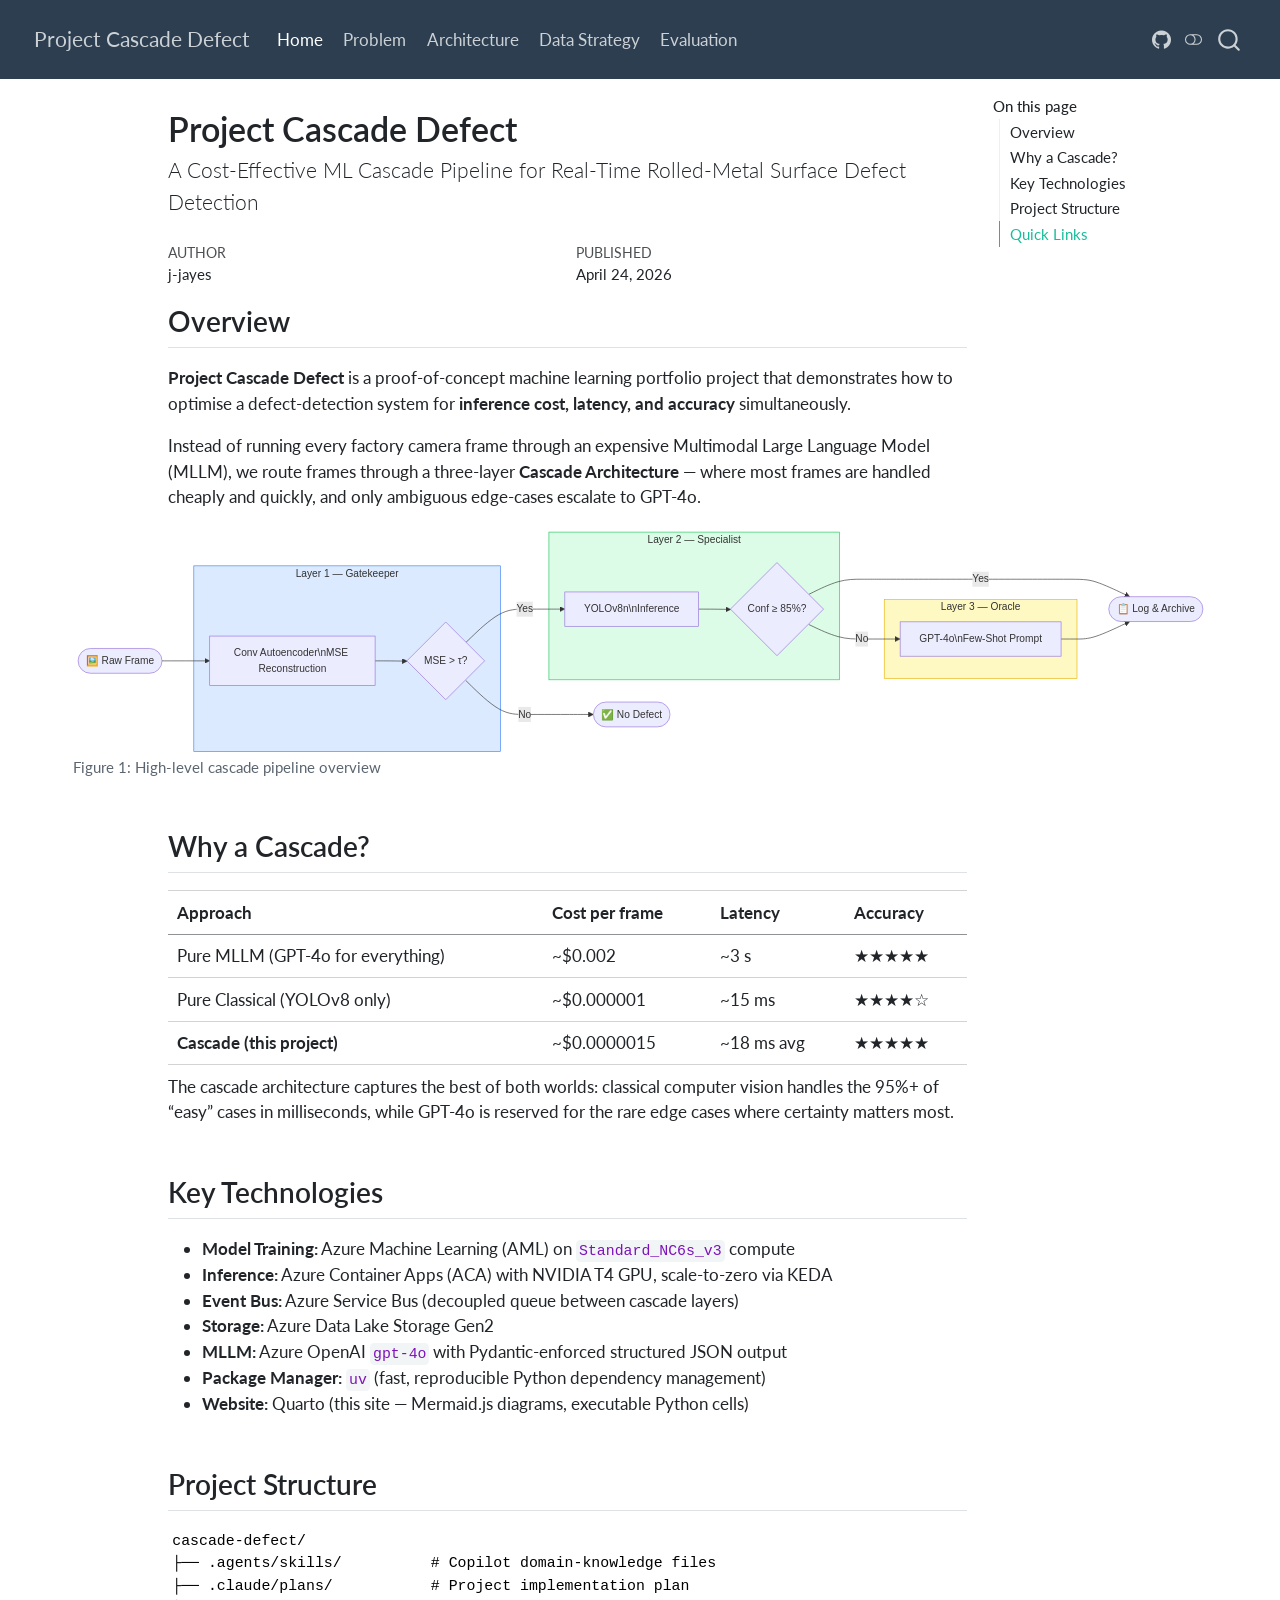
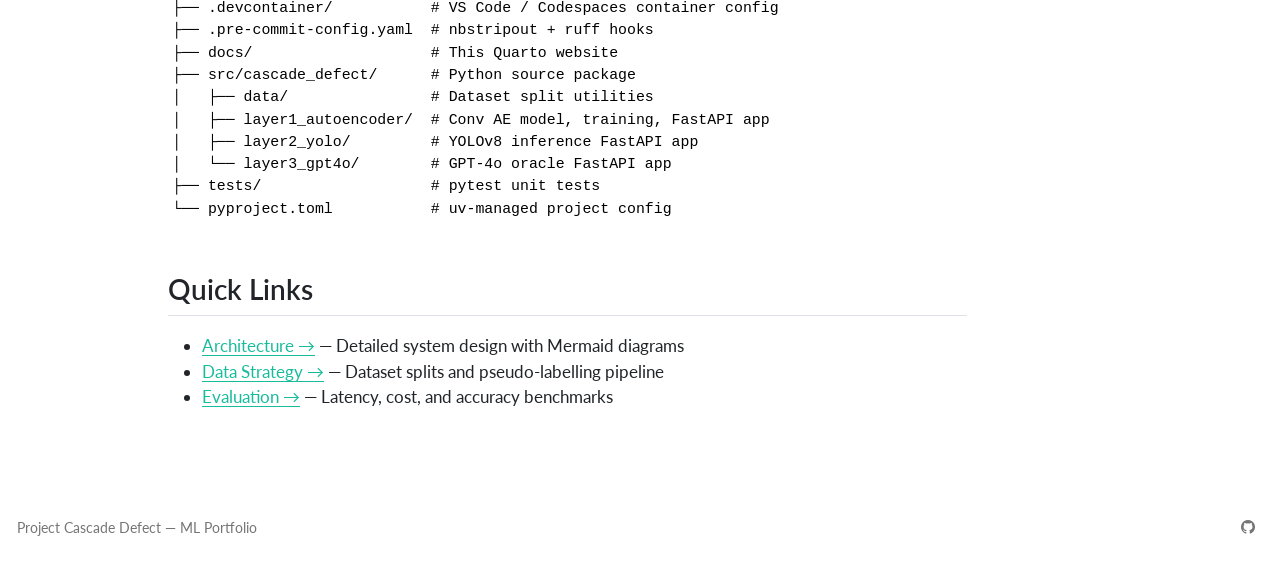
==== docs/index.html @ c680c418 "Restructure for GitHub Pages: website/ -> docs/ + intro image gallery + column-page mermaid Layout: " ====
<!DOCTYPE html>
<html xmlns="http://www.w3.org/1999/xhtml" lang="en" xml:lang="en"><head>

<meta charset="utf-8">
<meta name="generator" content="quarto-1.8.25">

<meta name="viewport" content="width=device-width, initial-scale=1.0, user-scalable=yes">

<meta name="author" content="j-jayes">
<meta name="dcterms.date" content="2026-04-24">

<title>Project Cascade Defect</title>
<style>
code{white-space: pre-wrap;}
span.smallcaps{font-variant: small-caps;}
div.columns{display: flex; gap: min(4vw, 1.5em);}
div.column{flex: auto; overflow-x: auto;}
div.hanging-indent{margin-left: 1.5em; text-indent: -1.5em;}
ul.task-list{list-style: none;}
ul.task-list li input[type="checkbox"] {
  width: 0.8em;
  margin: 0 0.8em 0.2em -1em; /* quarto-specific, see https://github.com/quarto-dev/quarto-cli/issues/4556 */ 
  vertical-align: middle;
}
</style>


<script src="site_libs/quarto-nav/quarto-nav.js"></script>
<script src="site_libs/quarto-nav/headroom.min.js"></script>
<script src="site_libs/clipboard/clipboard.min.js"></script>
<script src="site_libs/quarto-search/autocomplete.umd.js"></script>
<script src="site_libs/quarto-search/fuse.min.js"></script>
<script src="site_libs/quarto-search/quarto-search.js"></script>
<meta name="quarto:offset" content="./">
<link href="./assets/favicon.ico" rel="icon">
<script src="site_libs/quarto-html/quarto.js" type="module"></script>
<script src="site_libs/quarto-html/tabsets/tabsets.js" type="module"></script>
<script src="site_libs/quarto-html/axe/axe-check.js" type="module"></script>
<script src="site_libs/quarto-html/popper.min.js"></script>
<script src="site_libs/quarto-html/tippy.umd.min.js"></script>
<script src="site_libs/quarto-html/anchor.min.js"></script>
<link href="site_libs/quarto-html/tippy.css" rel="stylesheet">
<link href="site_libs/quarto-html/quarto-syntax-highlighting-065a5179aebd64318d7ea99d77b64a9e.css" rel="stylesheet" class="quarto-color-scheme" id="quarto-text-highlighting-styles">
<link href="site_libs/quarto-html/quarto-syntax-highlighting-dark-969ddfa49e00a70eb3423444dbc81f6c.css" rel="stylesheet" class="quarto-color-scheme quarto-color-alternate" id="quarto-text-highlighting-styles">
<link href="site_libs/quarto-html/quarto-syntax-highlighting-065a5179aebd64318d7ea99d77b64a9e.css" rel="stylesheet" class="quarto-color-scheme-extra" id="quarto-text-highlighting-styles">
<script src="site_libs/bootstrap/bootstrap.min.js"></script>
<link href="site_libs/bootstrap/bootstrap-icons.css" rel="stylesheet">
<link href="site_libs/bootstrap/bootstrap-6c17f5b0fb68843ed4719f05c4fa2958.min.css" rel="stylesheet" append-hash="true" class="quarto-color-scheme" id="quarto-bootstrap" data-mode="light">
<link href="site_libs/bootstrap/bootstrap-dark-3acd9f2b5eccf98692d400b1b7990e0b.min.css" rel="stylesheet" append-hash="true" class="quarto-color-scheme quarto-color-alternate" id="quarto-bootstrap" data-mode="dark">
<link href="site_libs/bootstrap/bootstrap-6c17f5b0fb68843ed4719f05c4fa2958.min.css" rel="stylesheet" append-hash="true" class="quarto-color-scheme-extra" id="quarto-bootstrap" data-mode="light">
<script id="quarto-search-options" type="application/json">{
  "location": "navbar",
  "copy-button": false,
  "collapse-after": 3,
  "panel-placement": "end",
  "type": "overlay",
  "limit": 50,
  "keyboard-shortcut": [
    "f",
    "/",
    "s"
  ],
  "show-item-context": false,
  "language": {
    "search-no-results-text": "No results",
    "search-matching-documents-text": "matching documents",
    "search-copy-link-title": "Copy link to search",
    "search-hide-matches-text": "Hide additional matches",
    "search-more-match-text": "more match in this document",
    "search-more-matches-text": "more matches in this document",
    "search-clear-button-title": "Clear",
    "search-text-placeholder": "",
    "search-detached-cancel-button-title": "Cancel",
    "search-submit-button-title": "Submit",
    "search-label": "Search"
  }
}</script>
<style>html{ scroll-behavior: smooth; }</style>
<meta name="mermaid-theme" content="default">
<script src="site_libs/quarto-diagram/mermaid.min.js"></script>
<script src="site_libs/quarto-diagram/mermaid-init.js"></script>
<link href="site_libs/quarto-diagram/mermaid.css" rel="stylesheet">


</head>

<body class="nav-fixed quarto-light"><script id="quarto-html-before-body" type="application/javascript">
    const toggleBodyColorMode = (bsSheetEl) => {
      const mode = bsSheetEl.getAttribute("data-mode");
      const bodyEl = window.document.querySelector("body");
      if (mode === "dark") {
        bodyEl.classList.add("quarto-dark");
        bodyEl.classList.remove("quarto-light");
      } else {
        bodyEl.classList.add("quarto-light");
        bodyEl.classList.remove("quarto-dark");
      }
    }
    const toggleBodyColorPrimary = () => {
      const bsSheetEl = window.document.querySelector("link#quarto-bootstrap:not([rel=disabled-stylesheet])");
      if (bsSheetEl) {
        toggleBodyColorMode(bsSheetEl);
      }
    }
    const setColorSchemeToggle = (alternate) => {
      const toggles = window.document.querySelectorAll('.quarto-color-scheme-toggle');
      for (let i=0; i < toggles.length; i++) {
        const toggle = toggles[i];
        if (toggle) {
          if (alternate) {
            toggle.classList.add("alternate");
          } else {
            toggle.classList.remove("alternate");
          }
        }
      }
    };
    const toggleColorMode = (alternate) => {
      // Switch the stylesheets
      const primaryStylesheets = window.document.querySelectorAll('link.quarto-color-scheme:not(.quarto-color-alternate)');
      const alternateStylesheets = window.document.querySelectorAll('link.quarto-color-scheme.quarto-color-alternate');
      manageTransitions('#quarto-margin-sidebar .nav-link', false);
      if (alternate) {
        // note: dark is layered on light, we don't disable primary!
        enableStylesheet(alternateStylesheets);
        for (const sheetNode of alternateStylesheets) {
          if (sheetNode.id === "quarto-bootstrap") {
            toggleBodyColorMode(sheetNode);
          }
        }
      } else {
        disableStylesheet(alternateStylesheets);
        enableStylesheet(primaryStylesheets)
        toggleBodyColorPrimary();
      }
      manageTransitions('#quarto-margin-sidebar .nav-link', true);
      // Switch the toggles
      setColorSchemeToggle(alternate)
      // Hack to workaround the fact that safari doesn't
      // properly recolor the scrollbar when toggling (#1455)
      if (navigator.userAgent.indexOf('Safari') > 0 && navigator.userAgent.indexOf('Chrome') == -1) {
        manageTransitions("body", false);
        window.scrollTo(0, 1);
        setTimeout(() => {
          window.scrollTo(0, 0);
          manageTransitions("body", true);
        }, 40);
      }
    }
    const disableStylesheet = (stylesheets) => {
      for (let i=0; i < stylesheets.length; i++) {
        const stylesheet = stylesheets[i];
        stylesheet.rel = 'disabled-stylesheet';
      }
    }
    const enableStylesheet = (stylesheets) => {
      for (let i=0; i < stylesheets.length; i++) {
        const stylesheet = stylesheets[i];
        if(stylesheet.rel !== 'stylesheet') { // for Chrome, which will still FOUC without this check
          stylesheet.rel = 'stylesheet';
        }
      }
    }
    const manageTransitions = (selector, allowTransitions) => {
      const els = window.document.querySelectorAll(selector);
      for (let i=0; i < els.length; i++) {
        const el = els[i];
        if (allowTransitions) {
          el.classList.remove('notransition');
        } else {
          el.classList.add('notransition');
        }
      }
    }
    const isFileUrl = () => {
      return window.location.protocol === 'file:';
    }
    const hasAlternateSentinel = () => {
      let styleSentinel = getColorSchemeSentinel();
      if (styleSentinel !== null) {
        return styleSentinel === "alternate";
      } else {
        return false;
      }
    }
    const setStyleSentinel = (alternate) => {
      const value = alternate ? "alternate" : "default";
      if (!isFileUrl()) {
        window.localStorage.setItem("quarto-color-scheme", value);
      } else {
        localAlternateSentinel = value;
      }
    }
    const getColorSchemeSentinel = () => {
      if (!isFileUrl()) {
        const storageValue = window.localStorage.getItem("quarto-color-scheme");
        return storageValue != null ? storageValue : localAlternateSentinel;
      } else {
        return localAlternateSentinel;
      }
    }
    const toggleGiscusIfUsed = (isAlternate, darkModeDefault) => {
      const baseTheme = document.querySelector('#giscus-base-theme')?.value ?? 'light';
      const alternateTheme = document.querySelector('#giscus-alt-theme')?.value ?? 'dark';
      let newTheme = '';
      if(authorPrefersDark) {
        newTheme = isAlternate ? baseTheme : alternateTheme;
      } else {
        newTheme = isAlternate ? alternateTheme : baseTheme;
      }
      const changeGiscusTheme = () => {
        // From: https://github.com/giscus/giscus/issues/336
        const sendMessage = (message) => {
          const iframe = document.querySelector('iframe.giscus-frame');
          if (!iframe) return;
          iframe.contentWindow.postMessage({ giscus: message }, 'https://giscus.app');
        }
        sendMessage({
          setConfig: {
            theme: newTheme
          }
        });
      }
      const isGiscussLoaded = window.document.querySelector('iframe.giscus-frame') !== null;
      if (isGiscussLoaded) {
        changeGiscusTheme();
      }
    };
    const authorPrefersDark = false;
    const darkModeDefault = authorPrefersDark;
      document.querySelector('link#quarto-text-highlighting-styles.quarto-color-scheme-extra').rel = 'disabled-stylesheet';
      document.querySelector('link#quarto-bootstrap.quarto-color-scheme-extra').rel = 'disabled-stylesheet';
    let localAlternateSentinel = darkModeDefault ? 'alternate' : 'default';
    // Dark / light mode switch
    window.quartoToggleColorScheme = () => {
      // Read the current dark / light value
      let toAlternate = !hasAlternateSentinel();
      toggleColorMode(toAlternate);
      setStyleSentinel(toAlternate);
      toggleGiscusIfUsed(toAlternate, darkModeDefault);
      window.dispatchEvent(new Event('resize'));
    };
    // Switch to dark mode if need be
    if (hasAlternateSentinel()) {
      toggleColorMode(true);
    } else {
      toggleColorMode(false);
    }
  </script>

<div id="quarto-search-results"></div>
  <header id="quarto-header" class="headroom fixed-top">
    <nav class="navbar navbar-expand-lg " data-bs-theme="dark">
      <div class="navbar-container container-fluid">
      <div class="navbar-brand-container mx-auto">
    <a href="./index.html" class="navbar-brand navbar-brand-logo">
    </a>
    <a class="navbar-brand" href="./index.html">
    <span class="navbar-title">Project Cascade Defect</span>
    </a>
  </div>
            <div id="quarto-search" class="" title="Search"></div>
          <button class="navbar-toggler" type="button" data-bs-toggle="collapse" data-bs-target="#navbarCollapse" aria-controls="navbarCollapse" role="menu" aria-expanded="false" aria-label="Toggle navigation" onclick="if (window.quartoToggleHeadroom) { window.quartoToggleHeadroom(); }">
  <span class="navbar-toggler-icon"></span>
</button>
          <div class="collapse navbar-collapse" id="navbarCollapse">
            <ul class="navbar-nav navbar-nav-scroll me-auto">
  <li class="nav-item">
    <a class="nav-link active" href="./index.html" aria-current="page"> 
<span class="menu-text">Home</span></a>
  </li>  
  <li class="nav-item">
    <a class="nav-link" href="./intro.html"> 
<span class="menu-text">Problem</span></a>
  </li>  
  <li class="nav-item">
    <a class="nav-link" href="./architecture.html"> 
<span class="menu-text">Architecture</span></a>
  </li>  
  <li class="nav-item">
    <a class="nav-link" href="./data-strategy.html"> 
<span class="menu-text">Data Strategy</span></a>
  </li>  
  <li class="nav-item">
    <a class="nav-link" href="./evaluation.html"> 
<span class="menu-text">Evaluation</span></a>
  </li>  
</ul>
            <ul class="navbar-nav navbar-nav-scroll ms-auto">
  <li class="nav-item compact">
    <a class="nav-link" href="https://github.com/j-jayes/Scratching-the-Surface"> <i class="bi bi-github" role="img" aria-label="GitHub">
</i> 
<span class="menu-text"></span></a>
  </li>  
</ul>
          </div> <!-- /navcollapse -->
            <div class="quarto-navbar-tools">
  <a href="" class="quarto-color-scheme-toggle quarto-navigation-tool  px-1" onclick="window.quartoToggleColorScheme(); return false;" title="Toggle dark mode"><i class="bi"></i></a>
</div>
      </div> <!-- /container-fluid -->
    </nav>
</header>
<!-- content -->
<div id="quarto-content" class="quarto-container page-columns page-rows-contents page-layout-full page-navbar">
<!-- sidebar -->
<!-- margin-sidebar -->
    <div id="quarto-margin-sidebar" class="sidebar margin-sidebar">
        <nav id="TOC" role="doc-toc" class="toc-active">
    <h2 id="toc-title">On this page</h2>
   
  <ul>
  <li><a href="#overview" id="toc-overview" class="nav-link active" data-scroll-target="#overview">Overview</a></li>
  <li><a href="#why-a-cascade" id="toc-why-a-cascade" class="nav-link" data-scroll-target="#why-a-cascade">Why a Cascade?</a></li>
  <li><a href="#key-technologies" id="toc-key-technologies" class="nav-link" data-scroll-target="#key-technologies">Key Technologies</a></li>
  <li><a href="#project-structure" id="toc-project-structure" class="nav-link" data-scroll-target="#project-structure">Project Structure</a></li>
  <li><a href="#quick-links" id="toc-quick-links" class="nav-link" data-scroll-target="#quick-links">Quick Links</a></li>
  </ul>
</nav>
    </div>
<!-- main -->
<main class="content page-columns page-full column-body" id="quarto-document-content">


<header id="title-block-header" class="quarto-title-block default">
<div class="quarto-title">
<h1 class="title">Project Cascade Defect</h1>
<p class="subtitle lead">A Cost-Effective ML Cascade Pipeline for Real-Time Rolled-Metal Surface Defect Detection</p>
</div>



<div class="quarto-title-meta column-body">

    <div>
    <div class="quarto-title-meta-heading">Author</div>
    <div class="quarto-title-meta-contents">
             <p>j-jayes </p>
          </div>
  </div>
    
    <div>
    <div class="quarto-title-meta-heading">Published</div>
    <div class="quarto-title-meta-contents">
      <p class="date">April 24, 2026</p>
    </div>
  </div>
  
    
  </div>
  


</header>


<section id="overview" class="level2 page-columns page-full">
<h2 class="anchored" data-anchor-id="overview">Overview</h2>
<p><strong>Project Cascade Defect</strong> is a proof-of-concept machine learning portfolio project that demonstrates how to optimise a defect-detection system for <strong>inference cost, latency, and accuracy</strong> simultaneously.</p>
<p>Instead of running every factory camera frame through an expensive Multimodal Large Language Model (MLLM), we route frames through a three-layer <strong>Cascade Architecture</strong> — where most frames are handled cheaply and quickly, and only ambiguous edge-cases escalate to GPT-4o.</p>
<div class="column-page">
<div class="cell" data-layout-align="default">
<div class="cell-output-display">
<div id="fig-overview" class="quarto-float quarto-figure quarto-figure-center anchored">
<figure class="quarto-float quarto-float-fig figure">
<div aria-describedby="fig-overview-caption-0ceaefa1-69ba-4598-a22c-09a6ac19f8ca">
<div>
<pre class="mermaid mermaid-js" data-label="fig-overview">flowchart LR
    INPUT([🖼️ Raw Frame])

    subgraph L1["Layer 1 — Gatekeeper"]
        AE["Conv Autoencoder\nMSE Reconstruction"]
        T1{"MSE &gt; τ?"}
    end

    subgraph L2["Layer 2 — Specialist"]
        YOLO["YOLOv8n\nInference"]
        T2{"Conf ≥ 85%?"}
    end

    subgraph L3["Layer 3 — Oracle"]
        GPT["GPT-4o\nFew-Shot Prompt"]
    end

    DISCARD(["✅ No Defect"])
    LOG(["📋 Log &amp; Archive"])

    INPUT --&gt; AE
    AE --&gt; T1
    T1 -- No --&gt; DISCARD
    T1 -- Yes --&gt; YOLO
    YOLO --&gt; T2
    T2 -- Yes --&gt; LOG
    T2 -- No --&gt; GPT
    GPT --&gt; LOG

    style L1 fill:#dbeafe,stroke:#3b82f6
    style L2 fill:#dcfce7,stroke:#22c55e
    style L3 fill:#fef9c3,stroke:#eab308
</pre>
</div>
</div>
<figcaption class="quarto-float-caption-bottom quarto-float-caption quarto-float-fig" id="fig-overview-caption-0ceaefa1-69ba-4598-a22c-09a6ac19f8ca">
Figure&nbsp;1: High-level cascade pipeline overview
</figcaption>
</figure>
</div>
</div>
</div>
</div>
</section>
<section id="why-a-cascade" class="level2">
<h2 class="anchored" data-anchor-id="why-a-cascade">Why a Cascade?</h2>
<table class="caption-top table">
<thead>
<tr class="header">
<th>Approach</th>
<th>Cost per frame</th>
<th>Latency</th>
<th>Accuracy</th>
</tr>
</thead>
<tbody>
<tr class="odd">
<td>Pure MLLM (GPT-4o for everything)</td>
<td>~$0.002</td>
<td>~3 s</td>
<td>★★★★★</td>
</tr>
<tr class="even">
<td>Pure Classical (YOLOv8 only)</td>
<td>~$0.000001</td>
<td>~15 ms</td>
<td>★★★★☆</td>
</tr>
<tr class="odd">
<td><strong>Cascade (this project)</strong></td>
<td>~$0.0000015</td>
<td>~18 ms avg</td>
<td>★★★★★</td>
</tr>
</tbody>
</table>
<p>The cascade architecture captures the best of both worlds: classical computer vision handles the 95%+ of “easy” cases in milliseconds, while GPT-4o is reserved for the rare edge cases where certainty matters most.</p>
</section>
<section id="key-technologies" class="level2">
<h2 class="anchored" data-anchor-id="key-technologies">Key Technologies</h2>
<ul>
<li><strong>Model Training:</strong> Azure Machine Learning (AML) on <code>Standard_NC6s_v3</code> compute</li>
<li><strong>Inference:</strong> Azure Container Apps (ACA) with NVIDIA T4 GPU, scale-to-zero via KEDA</li>
<li><strong>Event Bus:</strong> Azure Service Bus (decoupled queue between cascade layers)</li>
<li><strong>Storage:</strong> Azure Data Lake Storage Gen2</li>
<li><strong>MLLM:</strong> Azure OpenAI <code>gpt-4o</code> with Pydantic-enforced structured JSON output</li>
<li><strong>Package Manager:</strong> <code>uv</code> (fast, reproducible Python dependency management)</li>
<li><strong>Website:</strong> Quarto (this site — Mermaid.js diagrams, executable Python cells)</li>
</ul>
</section>
<section id="project-structure" class="level2">
<h2 class="anchored" data-anchor-id="project-structure">Project Structure</h2>
<pre><code>cascade-defect/
├── .agents/skills/          # Copilot domain-knowledge files
├── .claude/plans/           # Project implementation plan
├── .devcontainer/           # VS Code / Codespaces container config
├── .pre-commit-config.yaml  # nbstripout + ruff hooks
├── docs/                    # This Quarto website
├── src/cascade_defect/      # Python source package
│   ├── data/                # Dataset split utilities
│   ├── layer1_autoencoder/  # Conv AE model, training, FastAPI app
│   ├── layer2_yolo/         # YOLOv8 inference FastAPI app
│   └── layer3_gpt4o/        # GPT-4o oracle FastAPI app
├── tests/                   # pytest unit tests
└── pyproject.toml           # uv-managed project config</code></pre>
</section>
<section id="quick-links" class="level2">
<h2 class="anchored" data-anchor-id="quick-links">Quick Links</h2>
<ul>
<li><a href="./architecture.html">Architecture →</a> — Detailed system design with Mermaid diagrams</li>
<li><a href="./data-strategy.html">Data Strategy →</a> — Dataset splits and pseudo-labelling pipeline</li>
<li><a href="./evaluation.html">Evaluation →</a> — Latency, cost, and accuracy benchmarks</li>
</ul>


</section>

</main> <!-- /main -->
<script id="quarto-html-after-body" type="application/javascript">
  window.document.addEventListener("DOMContentLoaded", function (event) {
    // Ensure there is a toggle, if there isn't float one in the top right
    if (window.document.querySelector('.quarto-color-scheme-toggle') === null) {
      const a = window.document.createElement('a');
      a.classList.add('top-right');
      a.classList.add('quarto-color-scheme-toggle');
      a.href = "";
      a.onclick = function() { try { window.quartoToggleColorScheme(); } catch {} return false; };
      const i = window.document.createElement("i");
      i.classList.add('bi');
      a.appendChild(i);
      window.document.body.appendChild(a);
    }
    setColorSchemeToggle(hasAlternateSentinel())
    const icon = "";
    const anchorJS = new window.AnchorJS();
    anchorJS.options = {
      placement: 'right',
      icon: icon
    };
    anchorJS.add('.anchored');
    const isCodeAnnotation = (el) => {
      for (const clz of el.classList) {
        if (clz.startsWith('code-annotation-')) {                     
          return true;
        }
      }
      return false;
    }
    const onCopySuccess = function(e) {
      // button target
      const button = e.trigger;
      // don't keep focus
      button.blur();
      // flash "checked"
      button.classList.add('code-copy-button-checked');
      var currentTitle = button.getAttribute("title");
      button.setAttribute("title", "Copied!");
      let tooltip;
      if (window.bootstrap) {
        button.setAttribute("data-bs-toggle", "tooltip");
        button.setAttribute("data-bs-placement", "left");
        button.setAttribute("data-bs-title", "Copied!");
        tooltip = new bootstrap.Tooltip(button, 
          { trigger: "manual", 
            customClass: "code-copy-button-tooltip",
            offset: [0, -8]});
        tooltip.show();    
      }
      setTimeout(function() {
        if (tooltip) {
          tooltip.hide();
          button.removeAttribute("data-bs-title");
          button.removeAttribute("data-bs-toggle");
          button.removeAttribute("data-bs-placement");
        }
        button.setAttribute("title", currentTitle);
        button.classList.remove('code-copy-button-checked');
      }, 1000);
      // clear code selection
      e.clearSelection();
    }
    const getTextToCopy = function(trigger) {
      const outerScaffold = trigger.parentElement.cloneNode(true);
      const codeEl = outerScaffold.querySelector('code');
      for (const childEl of codeEl.children) {
        if (isCodeAnnotation(childEl)) {
          childEl.remove();
        }
      }
      return codeEl.innerText;
    }
    const clipboard = new window.ClipboardJS('.code-copy-button:not([data-in-quarto-modal])', {
      text: getTextToCopy
    });
    clipboard.on('success', onCopySuccess);
    if (window.document.getElementById('quarto-embedded-source-code-modal')) {
      const clipboardModal = new window.ClipboardJS('.code-copy-button[data-in-quarto-modal]', {
        text: getTextToCopy,
        container: window.document.getElementById('quarto-embedded-source-code-modal')
      });
      clipboardModal.on('success', onCopySuccess);
    }
      var localhostRegex = new RegExp(/^(?:http|https):\/\/localhost\:?[0-9]*\//);
      var mailtoRegex = new RegExp(/^mailto:/);
        var filterRegex = new RegExp('/' + window.location.host + '/');
      var isInternal = (href) => {
          return filterRegex.test(href) || localhostRegex.test(href) || mailtoRegex.test(href);
      }
      // Inspect non-navigation links and adorn them if external
     var links = window.document.querySelectorAll('a[href]:not(.nav-link):not(.navbar-brand):not(.toc-action):not(.sidebar-link):not(.sidebar-item-toggle):not(.pagination-link):not(.no-external):not([aria-hidden]):not(.dropdown-item):not(.quarto-navigation-tool):not(.about-link)');
      for (var i=0; i<links.length; i++) {
        const link = links[i];
        if (!isInternal(link.href)) {
          // undo the damage that might have been done by quarto-nav.js in the case of
          // links that we want to consider external
          if (link.dataset.originalHref !== undefined) {
            link.href = link.dataset.originalHref;
          }
        }
      }
    function tippyHover(el, contentFn, onTriggerFn, onUntriggerFn) {
      const config = {
        allowHTML: true,
        maxWidth: 500,
        delay: 100,
        arrow: false,
        appendTo: function(el) {
            return el.parentElement;
        },
        interactive: true,
        interactiveBorder: 10,
        theme: 'quarto',
        placement: 'bottom-start',
      };
      if (contentFn) {
        config.content = contentFn;
      }
      if (onTriggerFn) {
        config.onTrigger = onTriggerFn;
      }
      if (onUntriggerFn) {
        config.onUntrigger = onUntriggerFn;
      }
      window.tippy(el, config); 
    }
    const noterefs = window.document.querySelectorAll('a[role="doc-noteref"]');
    for (var i=0; i<noterefs.length; i++) {
      const ref = noterefs[i];
      tippyHover(ref, function() {
        // use id or data attribute instead here
        let href = ref.getAttribute('data-footnote-href') || ref.getAttribute('href');
        try { href = new URL(href).hash; } catch {}
        const id = href.replace(/^#\/?/, "");
        const note = window.document.getElementById(id);
        if (note) {
          return note.innerHTML;
        } else {
          return "";
        }
      });
    }
    const xrefs = window.document.querySelectorAll('a.quarto-xref');
    const processXRef = (id, note) => {
      // Strip column container classes
      const stripColumnClz = (el) => {
        el.classList.remove("page-full", "page-columns");
        if (el.children) {
          for (const child of el.children) {
            stripColumnClz(child);
          }
        }
      }
      stripColumnClz(note)
      if (id === null || id.startsWith('sec-')) {
        // Special case sections, only their first couple elements
        const container = document.createElement("div");
        if (note.children && note.children.length > 2) {
          container.appendChild(note.children[0].cloneNode(true));
          for (let i = 1; i < note.children.length; i++) {
            const child = note.children[i];
            if (child.tagName === "P" && child.innerText === "") {
              continue;
            } else {
              container.appendChild(child.cloneNode(true));
              break;
            }
          }
          if (window.Quarto?.typesetMath) {
            window.Quarto.typesetMath(container);
          }
          return container.innerHTML
        } else {
          if (window.Quarto?.typesetMath) {
            window.Quarto.typesetMath(note);
          }
          return note.innerHTML;
        }
      } else {
        // Remove any anchor links if they are present
        const anchorLink = note.querySelector('a.anchorjs-link');
        if (anchorLink) {
          anchorLink.remove();
        }
        if (window.Quarto?.typesetMath) {
          window.Quarto.typesetMath(note);
        }
        if (note.classList.contains("callout")) {
          return note.outerHTML;
        } else {
          return note.innerHTML;
        }
      }
    }
    for (var i=0; i<xrefs.length; i++) {
      const xref = xrefs[i];
      tippyHover(xref, undefined, function(instance) {
        instance.disable();
        let url = xref.getAttribute('href');
        let hash = undefined; 
        if (url.startsWith('#')) {
          hash = url;
        } else {
          try { hash = new URL(url).hash; } catch {}
        }
        if (hash) {
          const id = hash.replace(/^#\/?/, "");
          const note = window.document.getElementById(id);
          if (note !== null) {
            try {
              const html = processXRef(id, note.cloneNode(true));
              instance.setContent(html);
            } finally {
              instance.enable();
              instance.show();
            }
          } else {
            // See if we can fetch this
            fetch(url.split('#')[0])
            .then(res => res.text())
            .then(html => {
              const parser = new DOMParser();
              const htmlDoc = parser.parseFromString(html, "text/html");
              const note = htmlDoc.getElementById(id);
              if (note !== null) {
                const html = processXRef(id, note);
                instance.setContent(html);
              } 
            }).finally(() => {
              instance.enable();
              instance.show();
            });
          }
        } else {
          // See if we can fetch a full url (with no hash to target)
          // This is a special case and we should probably do some content thinning / targeting
          fetch(url)
          .then(res => res.text())
          .then(html => {
            const parser = new DOMParser();
            const htmlDoc = parser.parseFromString(html, "text/html");
            const note = htmlDoc.querySelector('main.content');
            if (note !== null) {
              // This should only happen for chapter cross references
              // (since there is no id in the URL)
              // remove the first header
              if (note.children.length > 0 && note.children[0].tagName === "HEADER") {
                note.children[0].remove();
              }
              const html = processXRef(null, note);
              instance.setContent(html);
            } 
          }).finally(() => {
            instance.enable();
            instance.show();
          });
        }
      }, function(instance) {
      });
    }
        let selectedAnnoteEl;
        const selectorForAnnotation = ( cell, annotation) => {
          let cellAttr = 'data-code-cell="' + cell + '"';
          let lineAttr = 'data-code-annotation="' +  annotation + '"';
          const selector = 'span[' + cellAttr + '][' + lineAttr + ']';
          return selector;
        }
        const selectCodeLines = (annoteEl) => {
          const doc = window.document;
          const targetCell = annoteEl.getAttribute("data-target-cell");
          const targetAnnotation = annoteEl.getAttribute("data-target-annotation");
          const annoteSpan = window.document.querySelector(selectorForAnnotation(targetCell, targetAnnotation));
          const lines = annoteSpan.getAttribute("data-code-lines").split(",");
          const lineIds = lines.map((line) => {
            return targetCell + "-" + line;
          })
          let top = null;
          let height = null;
          let parent = null;
          if (lineIds.length > 0) {
              //compute the position of the single el (top and bottom and make a div)
              const el = window.document.getElementById(lineIds[0]);
              top = el.offsetTop;
              height = el.offsetHeight;
              parent = el.parentElement.parentElement;
            if (lineIds.length > 1) {
              const lastEl = window.document.getElementById(lineIds[lineIds.length - 1]);
              const bottom = lastEl.offsetTop + lastEl.offsetHeight;
              height = bottom - top;
            }
            if (top !== null && height !== null && parent !== null) {
              // cook up a div (if necessary) and position it 
              let div = window.document.getElementById("code-annotation-line-highlight");
              if (div === null) {
                div = window.document.createElement("div");
                div.setAttribute("id", "code-annotation-line-highlight");
                div.style.position = 'absolute';
                parent.appendChild(div);
              }
              div.style.top = top - 2 + "px";
              div.style.height = height + 4 + "px";
              div.style.left = 0;
              let gutterDiv = window.document.getElementById("code-annotation-line-highlight-gutter");
              if (gutterDiv === null) {
                gutterDiv = window.document.createElement("div");
                gutterDiv.setAttribute("id", "code-annotation-line-highlight-gutter");
                gutterDiv.style.position = 'absolute';
                const codeCell = window.document.getElementById(targetCell);
                const gutter = codeCell.querySelector('.code-annotation-gutter');
                gutter.appendChild(gutterDiv);
              }
              gutterDiv.style.top = top - 2 + "px";
              gutterDiv.style.height = height + 4 + "px";
            }
            selectedAnnoteEl = annoteEl;
          }
        };
        const unselectCodeLines = () => {
          const elementsIds = ["code-annotation-line-highlight", "code-annotation-line-highlight-gutter"];
          elementsIds.forEach((elId) => {
            const div = window.document.getElementById(elId);
            if (div) {
              div.remove();
            }
          });
          selectedAnnoteEl = undefined;
        };
          // Handle positioning of the toggle
      window.addEventListener(
        "resize",
        throttle(() => {
          elRect = undefined;
          if (selectedAnnoteEl) {
            selectCodeLines(selectedAnnoteEl);
          }
        }, 10)
      );
      function throttle(fn, ms) {
      let throttle = false;
      let timer;
        return (...args) => {
          if(!throttle) { // first call gets through
              fn.apply(this, args);
              throttle = true;
          } else { // all the others get throttled
              if(timer) clearTimeout(timer); // cancel #2
              timer = setTimeout(() => {
                fn.apply(this, args);
                timer = throttle = false;
              }, ms);
          }
        };
      }
        // Attach click handler to the DT
        const annoteDls = window.document.querySelectorAll('dt[data-target-cell]');
        for (const annoteDlNode of annoteDls) {
          annoteDlNode.addEventListener('click', (event) => {
            const clickedEl = event.target;
            if (clickedEl !== selectedAnnoteEl) {
              unselectCodeLines();
              const activeEl = window.document.querySelector('dt[data-target-cell].code-annotation-active');
              if (activeEl) {
                activeEl.classList.remove('code-annotation-active');
              }
              selectCodeLines(clickedEl);
              clickedEl.classList.add('code-annotation-active');
            } else {
              // Unselect the line
              unselectCodeLines();
              clickedEl.classList.remove('code-annotation-active');
            }
          });
        }
    const findCites = (el) => {
      const parentEl = el.parentElement;
      if (parentEl) {
        const cites = parentEl.dataset.cites;
        if (cites) {
          return {
            el,
            cites: cites.split(' ')
          };
        } else {
          return findCites(el.parentElement)
        }
      } else {
        return undefined;
      }
    };
    var bibliorefs = window.document.querySelectorAll('a[role="doc-biblioref"]');
    for (var i=0; i<bibliorefs.length; i++) {
      const ref = bibliorefs[i];
      const citeInfo = findCites(ref);
      if (citeInfo) {
        tippyHover(citeInfo.el, function() {
          var popup = window.document.createElement('div');
          citeInfo.cites.forEach(function(cite) {
            var citeDiv = window.document.createElement('div');
            citeDiv.classList.add('hanging-indent');
            citeDiv.classList.add('csl-entry');
            var biblioDiv = window.document.getElementById('ref-' + cite);
            if (biblioDiv) {
              citeDiv.innerHTML = biblioDiv.innerHTML;
            }
            popup.appendChild(citeDiv);
          });
          return popup.innerHTML;
        });
      }
    }
  });
  </script>
</div> <!-- /content -->
<footer class="footer">
  <div class="nav-footer">
    <div class="nav-footer-left">
<p>Project Cascade Defect — ML Portfolio</p>
</div>   
    <div class="nav-footer-center">
      &nbsp;
    </div>
    <div class="nav-footer-right">
      <ul class="footer-items list-unstyled">
    <li class="nav-item compact">
    <a class="nav-link" href="https://github.com/j-jayes/Scratching-the-Surface">
      <i class="bi bi-github" role="img">
</i> 
    </a>
  </li>  
</ul>
    </div>
  </div>
</footer>




<script src="site_libs/quarto-html/zenscroll-min.js"></script>
</body></html>
---- docs/site_libs/quarto-html/tippy.css ----
.tippy-box[data-animation=fade][data-state=hidden]{opacity:0}[data-tippy-root]{max-width:calc(100vw - 10px)}.tippy-box{position:relative;background-color:#333;color:#fff;border-radius:4px;font-size:14px;line-height:1.4;white-space:normal;outline:0;transition-property:transform,visibility,opacity}.tippy-box[data-placement^=top]>.tippy-arrow{bottom:0}.tippy-box[data-placement^=top]>.tippy-arrow:before{bottom:-7px;left:0;border-width:8px 8px 0;border-top-color:initial;transform-origin:center top}.tippy-box[data-placement^=bottom]>.tippy-arrow{top:0}.tippy-box[data-placement^=bottom]>.tippy-arrow:before{top:-7px;left:0;border-width:0 8px 8px;border-bottom-color:initial;transform-origin:center bottom}.tippy-box[data-placement^=left]>.tippy-arrow{right:0}.tippy-box[data-placement^=left]>.tippy-arrow:before{border-width:8px 0 8px 8px;border-left-color:initial;right:-7px;transform-origin:center left}.tippy-box[data-placement^=right]>.tippy-arrow{left:0}.tippy-box[data-placement^=right]>.tippy-arrow:before{left:-7px;border-width:8px 8px 8px 0;border-right-color:initial;transform-origin:center right}.tippy-box[data-inertia][data-state=visible]{transition-timing-function:cubic-bezier(.54,1.5,.38,1.11)}.tippy-arrow{width:16px;height:16px;color:#333}.tippy-arrow:before{content:"";position:absolute;border-color:transparent;border-style:solid}.tippy-content{position:relative;padding:5px 9px;z-index:1}
---- docs/site_libs/quarto-html/quarto-syntax-highlighting-065a5179aebd64318d7ea99d77b64a9e.css ----
/* quarto syntax highlight colors */
:root {
  --quarto-hl-al-color: #ff5555;
  --quarto-hl-an-color: #6a737d;
  --quarto-hl-at-color: #d73a49;
  --quarto-hl-bn-color: #005cc5;
  --quarto-hl-bu-color: #d73a49;
  --quarto-hl-ch-color: #032f62;
  --quarto-hl-co-color: #6a737d;
  --quarto-hl-cv-color: #6a737d;
  --quarto-hl-cn-color: #005cc5;
  --quarto-hl-cf-color: #d73a49;
  --quarto-hl-dt-color: #d73a49;
  --quarto-hl-dv-color: #005cc5;
  --quarto-hl-do-color: #6a737d;
  --quarto-hl-er-color: #ff5555;
  --quarto-hl-ex-color: #d73a49;
  --quarto-hl-fl-color: #005cc5;
  --quarto-hl-fu-color: #6f42c1;
  --quarto-hl-im-color: #032f62;
  --quarto-hl-in-color: #6a737d;
  --quarto-hl-kw-color: #d73a49;
  --quarto-hl-op-color: #24292e;
  --quarto-hl-pp-color: #d73a49;
  --quarto-hl-re-color: #6a737d;
  --quarto-hl-sc-color: #005cc5;
  --quarto-hl-ss-color: #032f62;
  --quarto-hl-st-color: #032f62;
  --quarto-hl-va-color: #e36209;
  --quarto-hl-vs-color: #032f62;
  --quarto-hl-wa-color: #ff5555;
}

/* other quarto variables */
:root {
  --quarto-font-monospace: SFMono-Regular, Menlo, Monaco, Consolas, "Liberation Mono", "Courier New", monospace;
}

/* syntax highlight based on Pandoc's rules */
pre > code.sourceCode > span {
  color: #24292e;
}

code.sourceCode > span {
  color: #24292e;
}

div.sourceCode,
div.sourceCode pre.sourceCode {
  color: #24292e;
}

/* Normal */
code span {
  color: #24292e;
}

/* Alert */
code span.al {
  font-weight: bold;
  color: #ff5555;
}

/* Annotation */
code span.an {
  color: #6a737d;
}

/* Attribute */
code span.at {
  color: #d73a49;
}

/* BaseN */
code span.bn {
  color: #005cc5;
}

/* BuiltIn */
code span.bu {
  color: #d73a49;
}

/* ControlFlow */
code span.cf {
  color: #d73a49;
}

/* Char */
code span.ch {
  color: #032f62;
}

/* Constant */
code span.cn {
  color: #005cc5;
}

/* Comment */
code span.co {
  color: #6a737d;
}

/* CommentVar */
code span.cv {
  color: #6a737d;
}

/* Documentation */
code span.do {
  color: #6a737d;
}

/* DataType */
code span.dt {
  color: #d73a49;
}

/* DecVal */
code span.dv {
  color: #005cc5;
}

/* Error */
code span.er {
  color: #ff5555;
  text-decoration: underline;
}

/* Extension */
code span.ex {
  font-weight: bold;
  color: #d73a49;
}

/* Float */
code span.fl {
  color: #005cc5;
}

/* Function */
code span.fu {
  color: #6f42c1;
}

/* Import */
code span.im {
  color: #032f62;
}

/* Information */
code span.in {
  color: #6a737d;
}

/* Keyword */
code span.kw {
  color: #d73a49;
}

/* Operator */
code span.op {
  color: #24292e;
}

/* Preprocessor */
code span.pp {
  color: #d73a49;
}

/* RegionMarker */
code span.re {
  color: #6a737d;
}

/* SpecialChar */
code span.sc {
  color: #005cc5;
}

/* SpecialString */
code span.ss {
  color: #032f62;
}

/* String */
code span.st {
  color: #032f62;
}

/* Variable */
code span.va {
  color: #e36209;
}

/* VerbatimString */
code span.vs {
  color: #032f62;
}

/* Warning */
code span.wa {
  color: #ff5555;
}

.prevent-inlining {
  content: "</";
}

/*# sourceMappingURL=767c16492b53e35a6b314e0e4dac6d26.css.map */
---- docs/site_libs/quarto-html/quarto-syntax-highlighting-dark-969ddfa49e00a70eb3423444dbc81f6c.css ----
/* quarto syntax highlight colors */
:root {
  --quarto-hl-al-color: #ff5555;
  --quarto-hl-an-color: #6a737d;
  --quarto-hl-at-color: #f97583;
  --quarto-hl-bn-color: #79b8ff;
  --quarto-hl-bu-color: #f97583;
  --quarto-hl-ch-color: #9ecbff;
  --quarto-hl-co-color: #6a737d;
  --quarto-hl-cv-color: #6a737d;
  --quarto-hl-cn-color: #79b8ff;
  --quarto-hl-cf-color: #f97583;
  --quarto-hl-dt-color: #f97583;
  --quarto-hl-dv-color: #79b8ff;
  --quarto-hl-do-color: #6a737d;
  --quarto-hl-er-color: #ff5555;
  --quarto-hl-ex-color: #f97583;
  --quarto-hl-fl-color: #79b8ff;
  --quarto-hl-fu-color: #b392f0;
  --quarto-hl-im-color: #9ecbff;
  --quarto-hl-in-color: #6a737d;
  --quarto-hl-kw-color: #f97583;
  --quarto-hl-op-color: #e1e4e8;
  --quarto-hl-pp-color: #f97583;
  --quarto-hl-re-color: #6a737d;
  --quarto-hl-sc-color: #79b8ff;
  --quarto-hl-ss-color: #9ecbff;
  --quarto-hl-st-color: #9ecbff;
  --quarto-hl-va-color: #ffab70;
  --quarto-hl-vs-color: #9ecbff;
  --quarto-hl-wa-color: #ff5555;
}

/* other quarto variables */
:root {
  --quarto-font-monospace: SFMono-Regular, Menlo, Monaco, Consolas, "Liberation Mono", "Courier New", monospace;
}

/* syntax highlight based on Pandoc's rules */
pre > code.sourceCode > span {
  color: #e1e4e8;
}

code.sourceCode > span {
  color: #e1e4e8;
}

div.sourceCode,
div.sourceCode pre.sourceCode {
  color: #e1e4e8;
}

/* Normal */
code span {
  color: #e1e4e8;
}

/* Alert */
code span.al {
  font-weight: bold;
  color: #ff5555;
}

/* Annotation */
code span.an {
  color: #6a737d;
}

/* Attribute */
code span.at {
  color: #f97583;
}

/* BaseN */
code span.bn {
  color: #79b8ff;
}

/* BuiltIn */
code span.bu {
  color: #f97583;
}

/* ControlFlow */
code span.cf {
  color: #f97583;
}

/* Char */
code span.ch {
  color: #9ecbff;
}

/* Constant */
code span.cn {
  color: #79b8ff;
}

/* Comment */
code span.co {
  color: #6a737d;
}

/* CommentVar */
code span.cv {
  color: #6a737d;
}

/* Documentation */
code span.do {
  color: #6a737d;
}

/* DataType */
code span.dt {
  color: #f97583;
}

/* DecVal */
code span.dv {
  color: #79b8ff;
}

/* Error */
code span.er {
  color: #ff5555;
  text-decoration: underline;
}

/* Extension */
code span.ex {
  font-weight: bold;
  color: #f97583;
}

/* Float */
code span.fl {
  color: #79b8ff;
}

/* Function */
code span.fu {
  color: #b392f0;
}

/* Import */
code span.im {
  color: #9ecbff;
}

/* Information */
code span.in {
  color: #6a737d;
}

/* Keyword */
code span.kw {
  color: #f97583;
}

/* Operator */
code span.op {
  color: #e1e4e8;
}

/* Preprocessor */
code span.pp {
  color: #f97583;
}

/* RegionMarker */
code span.re {
  color: #6a737d;
}

/* SpecialChar */
code span.sc {
  color: #79b8ff;
}

/* SpecialString */
code span.ss {
  color: #9ecbff;
}

/* String */
code span.st {
  color: #9ecbff;
}

/* Variable */
code span.va {
  color: #ffab70;
}

/* VerbatimString */
code span.vs {
  color: #9ecbff;
}

/* Warning */
code span.wa {
  color: #ff5555;
}

.prevent-inlining {
  content: "</";
}

/*# sourceMappingURL=b98e16a10f074dfcb10fa0db2f9c9e30.css.map */
---- docs/site_libs/quarto-html/quarto-syntax-highlighting-065a5179aebd64318d7ea99d77b64a9e.css ----
/* quarto syntax highlight colors */
:root {
  --quarto-hl-al-color: #ff5555;
  --quarto-hl-an-color: #6a737d;
  --quarto-hl-at-color: #d73a49;
  --quarto-hl-bn-color: #005cc5;
  --quarto-hl-bu-color: #d73a49;
  --quarto-hl-ch-color: #032f62;
  --quarto-hl-co-color: #6a737d;
  --quarto-hl-cv-color: #6a737d;
  --quarto-hl-cn-color: #005cc5;
  --quarto-hl-cf-color: #d73a49;
  --quarto-hl-dt-color: #d73a49;
  --quarto-hl-dv-color: #005cc5;
  --quarto-hl-do-color: #6a737d;
  --quarto-hl-er-color: #ff5555;
  --quarto-hl-ex-color: #d73a49;
  --quarto-hl-fl-color: #005cc5;
  --quarto-hl-fu-color: #6f42c1;
  --quarto-hl-im-color: #032f62;
  --quarto-hl-in-color: #6a737d;
  --quarto-hl-kw-color: #d73a49;
  --quarto-hl-op-color: #24292e;
  --quarto-hl-pp-color: #d73a49;
  --quarto-hl-re-color: #6a737d;
  --quarto-hl-sc-color: #005cc5;
  --quarto-hl-ss-color: #032f62;
  --quarto-hl-st-color: #032f62;
  --quarto-hl-va-color: #e36209;
  --quarto-hl-vs-color: #032f62;
  --quarto-hl-wa-color: #ff5555;
}

/* other quarto variables */
:root {
  --quarto-font-monospace: SFMono-Regular, Menlo, Monaco, Consolas, "Liberation Mono", "Courier New", monospace;
}

/* syntax highlight based on Pandoc's rules */
pre > code.sourceCode > span {
  color: #24292e;
}

code.sourceCode > span {
  color: #24292e;
}

div.sourceCode,
div.sourceCode pre.sourceCode {
  color: #24292e;
}

/* Normal */
code span {
  color: #24292e;
}

/* Alert */
code span.al {
  font-weight: bold;
  color: #ff5555;
}

/* Annotation */
code span.an {
  color: #6a737d;
}

/* Attribute */
code span.at {
  color: #d73a49;
}

/* BaseN */
code span.bn {
  color: #005cc5;
}

/* BuiltIn */
code span.bu {
  color: #d73a49;
}

/* ControlFlow */
code span.cf {
  color: #d73a49;
}

/* Char */
code span.ch {
  color: #032f62;
}

/* Constant */
code span.cn {
  color: #005cc5;
}

/* Comment */
code span.co {
  color: #6a737d;
}

/* CommentVar */
code span.cv {
  color: #6a737d;
}

/* Documentation */
code span.do {
  color: #6a737d;
}

/* DataType */
code span.dt {
  color: #d73a49;
}

/* DecVal */
code span.dv {
  color: #005cc5;
}

/* Error */
code span.er {
  color: #ff5555;
  text-decoration: underline;
}

/* Extension */
code span.ex {
  font-weight: bold;
  color: #d73a49;
}

/* Float */
code span.fl {
  color: #005cc5;
}

/* Function */
code span.fu {
  color: #6f42c1;
}

/* Import */
code span.im {
  color: #032f62;
}

/* Information */
code span.in {
  color: #6a737d;
}

/* Keyword */
code span.kw {
  color: #d73a49;
}

/* Operator */
code span.op {
  color: #24292e;
}

/* Preprocessor */
code span.pp {
  color: #d73a49;
}

/* RegionMarker */
code span.re {
  color: #6a737d;
}

/* SpecialChar */
code span.sc {
  color: #005cc5;
}

/* SpecialString */
code span.ss {
  color: #032f62;
}

/* String */
code span.st {
  color: #032f62;
}

/* Variable */
code span.va {
  color: #e36209;
}

/* VerbatimString */
code span.vs {
  color: #032f62;
}

/* Warning */
code span.wa {
  color: #ff5555;
}

.prevent-inlining {
  content: "</";
}

/*# sourceMappingURL=767c16492b53e35a6b314e0e4dac6d26.css.map */
---- docs/site_libs/quarto-diagram/mermaid.css ----
.mermaidTooltip {
  position: absolute;
  text-align: center;
  max-width: 200px;
  padding: 2px;
  font-family: "trebuchet ms", verdana, arial;
  font-size: 12px;
  background: #ffffde;
  border: 1px solid #aaaa33;
  border-radius: 2px;
  pointer-events: none;
  z-index: 1000;
}
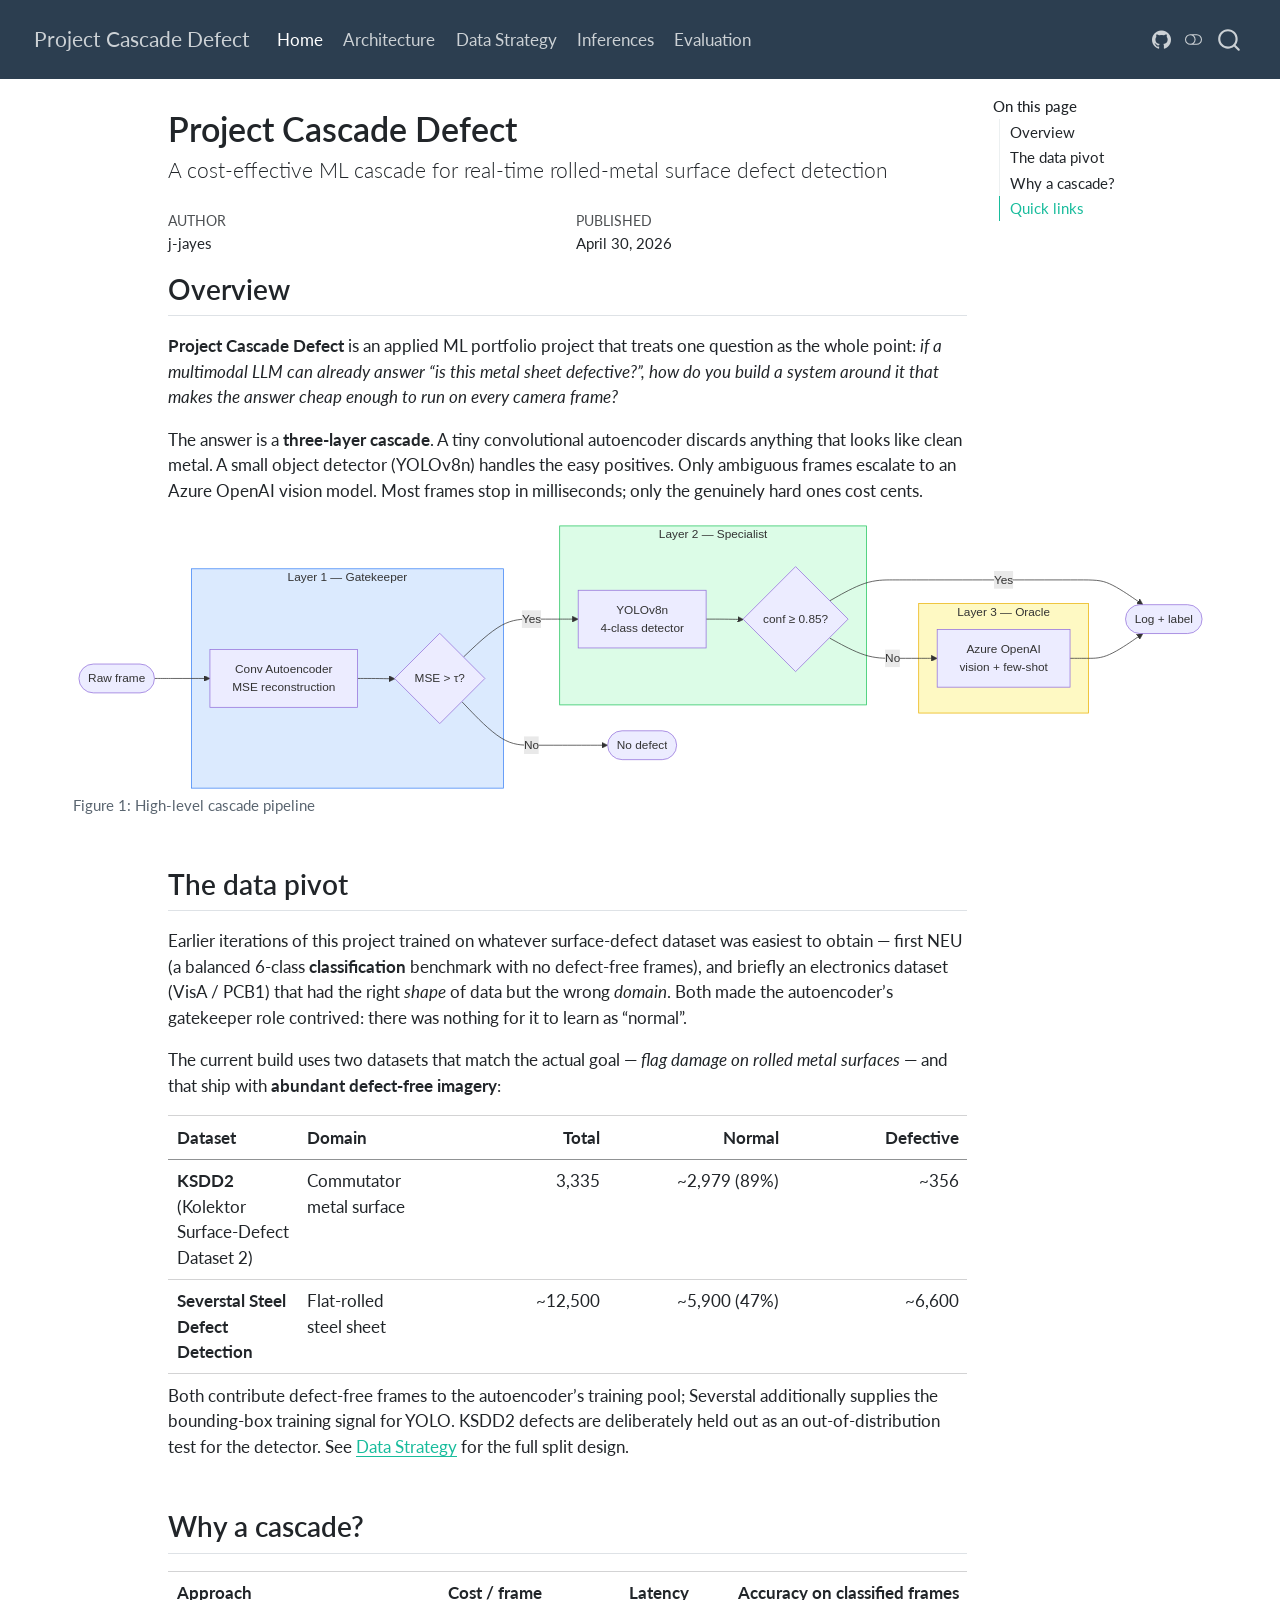
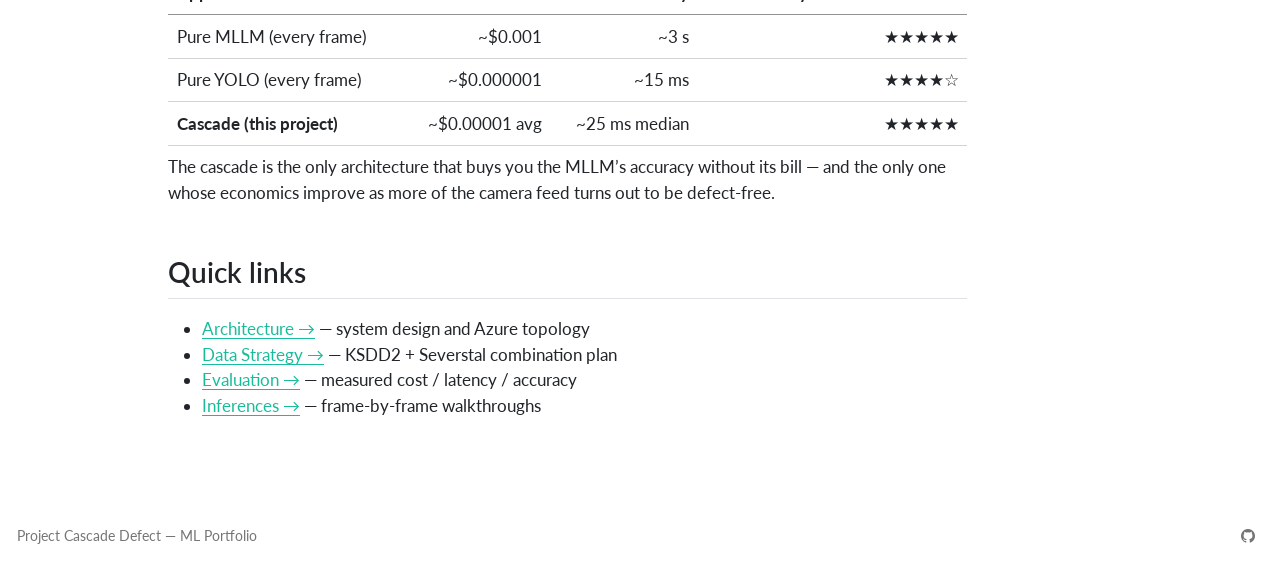
==== commit fae1aebb: "Phase J + K: PatchCore L1, production YOLO, cost-calibrated cascade, cached Oracle, narrative websit" ====
--- a/docs/index.html
+++ b/docs/index.html
@@ -7,7 +7,7 @@
 <meta name="viewport" content="width=device-width, initial-scale=1.0, user-scalable=yes">
 
 <meta name="author" content="j-jayes">
-<meta name="dcterms.date" content="2026-04-24">
+<meta name="dcterms.date" content="2026-04-30">
 
 <title>Project Cascade Defect</title>
 <style>
@@ -270,16 +270,16 @@
 <span class="menu-text">Home</span></a>
   </li>  
   <li class="nav-item">
-    <a class="nav-link" href="./intro.html"> 
-<span class="menu-text">Problem</span></a>
-  </li>  
-  <li class="nav-item">
     <a class="nav-link" href="./architecture.html"> 
 <span class="menu-text">Architecture</span></a>
   </li>  
   <li class="nav-item">
     <a class="nav-link" href="./data-strategy.html"> 
 <span class="menu-text">Data Strategy</span></a>
+  </li>  
+  <li class="nav-item">
+    <a class="nav-link" href="./inferences.html"> 
+<span class="menu-text">Inferences</span></a>
   </li>  
   <li class="nav-item">
     <a class="nav-link" href="./evaluation.html"> 
@@ -310,10 +310,9 @@
    
   <ul>
   <li><a href="#overview" id="toc-overview" class="nav-link active" data-scroll-target="#overview">Overview</a></li>
-  <li><a href="#why-a-cascade" id="toc-why-a-cascade" class="nav-link" data-scroll-target="#why-a-cascade">Why a Cascade?</a></li>
-  <li><a href="#key-technologies" id="toc-key-technologies" class="nav-link" data-scroll-target="#key-technologies">Key Technologies</a></li>
-  <li><a href="#project-structure" id="toc-project-structure" class="nav-link" data-scroll-target="#project-structure">Project Structure</a></li>
-  <li><a href="#quick-links" id="toc-quick-links" class="nav-link" data-scroll-target="#quick-links">Quick Links</a></li>
+  <li><a href="#the-data-pivot" id="toc-the-data-pivot" class="nav-link" data-scroll-target="#the-data-pivot">The data pivot</a></li>
+  <li><a href="#why-a-cascade" id="toc-why-a-cascade" class="nav-link" data-scroll-target="#why-a-cascade">Why a cascade?</a></li>
+  <li><a href="#quick-links" id="toc-quick-links" class="nav-link" data-scroll-target="#quick-links">Quick links</a></li>
   </ul>
 </nav>
     </div>
@@ -324,7 +323,7 @@
 <header id="title-block-header" class="quarto-title-block default">
 <div class="quarto-title">
 <h1 class="title">Project Cascade Defect</h1>
-<p class="subtitle lead">A Cost-Effective ML Cascade Pipeline for Real-Time Rolled-Metal Surface Defect Detection</p>
+<p class="subtitle lead">A cost-effective ML cascade for real-time rolled-metal surface defect detection</p>
 </div>
 
 
@@ -341,7 +340,7 @@
     <div>
     <div class="quarto-title-meta-heading">Published</div>
     <div class="quarto-title-meta-contents">
-      <p class="date">April 24, 2026</p>
+      <p class="date">April 30, 2026</p>
     </div>
   </div>
   
@@ -355,8 +354,8 @@
 
 <section id="overview" class="level2 page-columns page-full">
 <h2 class="anchored" data-anchor-id="overview">Overview</h2>
-<p><strong>Project Cascade Defect</strong> is a proof-of-concept machine learning portfolio project that demonstrates how to optimise a defect-detection system for <strong>inference cost, latency, and accuracy</strong> simultaneously.</p>
-<p>Instead of running every factory camera frame through an expensive Multimodal Large Language Model (MLLM), we route frames through a three-layer <strong>Cascade Architecture</strong> — where most frames are handled cheaply and quickly, and only ambiguous edge-cases escalate to GPT-4o.</p>
+<p><strong>Project Cascade Defect</strong> is an applied ML portfolio project that treats one question as the whole point: <em>if a multimodal LLM can already answer “is this metal sheet defective?”, how do you build a system around it that makes the answer cheap enough to run on every camera frame?</em></p>
+<p>The answer is a <strong>three-layer cascade</strong>. A tiny convolutional autoencoder discards anything that looks like clean metal. A small object detector (YOLOv8n) handles the easy positives. Only ambiguous frames escalate to an Azure OpenAI vision model. Most frames stop in milliseconds; only the genuinely hard ones cost cents.</p>
 <div class="column-page">
 <div class="cell" data-layout-align="default">
 <div class="cell-output-display">
@@ -365,33 +364,30 @@
 <div aria-describedby="fig-overview-caption-0ceaefa1-69ba-4598-a22c-09a6ac19f8ca">
 <div>
 <pre class="mermaid mermaid-js" data-label="fig-overview">flowchart LR
-    INPUT([🖼️ Raw Frame])
+    INPUT([Raw frame])
 
     subgraph L1["Layer 1 — Gatekeeper"]
-        AE["Conv Autoencoder\nMSE Reconstruction"]
-        T1{"MSE &gt; τ?"}
+        AE["Conv Autoencoder&lt;br/&gt;MSE reconstruction"]
+        T1{MSE &gt; τ?}
     end
 
     subgraph L2["Layer 2 — Specialist"]
-        YOLO["YOLOv8n\nInference"]
-        T2{"Conf ≥ 85%?"}
+        YOLO["YOLOv8n&lt;br/&gt;4-class detector"]
+        T2{conf ≥ 0.85?}
     end
 
     subgraph L3["Layer 3 — Oracle"]
-        GPT["GPT-4o\nFew-Shot Prompt"]
+        GPT["Azure OpenAI&lt;br/&gt;vision + few-shot"]
     end
 
-    DISCARD(["✅ No Defect"])
-    LOG(["📋 Log &amp; Archive"])
-
-    INPUT --&gt; AE
-    AE --&gt; T1
+    DISCARD([No defect])
+    LOG([Log + label])
+
+    INPUT --&gt; AE --&gt; T1
     T1 -- No --&gt; DISCARD
-    T1 -- Yes --&gt; YOLO
-    YOLO --&gt; T2
+    T1 -- Yes --&gt; YOLO --&gt; T2
     T2 -- Yes --&gt; LOG
-    T2 -- No --&gt; GPT
-    GPT --&gt; LOG
+    T2 -- No --&gt; GPT --&gt; LOG
 
     style L1 fill:#dbeafe,stroke:#3b82f6
     style L2 fill:#dcfce7,stroke:#22c55e
@@ -400,7 +396,7 @@
 </div>
 </div>
 <figcaption class="quarto-float-caption-bottom quarto-float-caption quarto-float-fig" id="fig-overview-caption-0ceaefa1-69ba-4598-a22c-09a6ac19f8ca">
-Figure&nbsp;1: High-level cascade pipeline overview
+Figure&nbsp;1: High-level cascade pipeline
 </figcaption>
 </figure>
 </div>
@@ -408,74 +404,87 @@
 </div>
 </div>
 </section>
+<section id="the-data-pivot" class="level2">
+<h2 class="anchored" data-anchor-id="the-data-pivot">The data pivot</h2>
+<p>Earlier iterations of this project trained on whatever surface-defect dataset was easiest to obtain — first NEU (a balanced 6-class <strong>classification</strong> benchmark with no defect-free frames), and briefly an electronics dataset (VisA / PCB1) that had the right <em>shape</em> of data but the wrong <em>domain</em>. Both made the autoencoder’s gatekeeper role contrived: there was nothing for it to learn as “normal”.</p>
+<p>The current build uses two datasets that match the actual goal — <em>flag damage on rolled metal surfaces</em> — and that ship with <strong>abundant defect-free imagery</strong>:</p>
+<table class="caption-top table">
+<colgroup>
+<col style="width: 16%">
+<col style="width: 16%">
+<col style="width: 22%">
+<col style="width: 22%">
+<col style="width: 22%">
+</colgroup>
+<thead>
+<tr class="header">
+<th>Dataset</th>
+<th>Domain</th>
+<th style="text-align: right;">Total</th>
+<th style="text-align: right;">Normal</th>
+<th style="text-align: right;">Defective</th>
+</tr>
+</thead>
+<tbody>
+<tr class="odd">
+<td><strong>KSDD2</strong> (Kolektor Surface-Defect Dataset 2)</td>
+<td>Commutator metal surface</td>
+<td style="text-align: right;">3,335</td>
+<td style="text-align: right;">~2,979 (89%)</td>
+<td style="text-align: right;">~356</td>
+</tr>
+<tr class="even">
+<td><strong>Severstal Steel Defect Detection</strong></td>
+<td>Flat-rolled steel sheet</td>
+<td style="text-align: right;">~12,500</td>
+<td style="text-align: right;">~5,900 (47%)</td>
+<td style="text-align: right;">~6,600</td>
+</tr>
+</tbody>
+</table>
+<p>Both contribute defect-free frames to the autoencoder’s training pool; Severstal additionally supplies the bounding-box training signal for YOLO. KSDD2 defects are deliberately held out as an out-of-distribution test for the detector. See <a href="./data-strategy.html">Data Strategy</a> for the full split design.</p>
+</section>
 <section id="why-a-cascade" class="level2">
-<h2 class="anchored" data-anchor-id="why-a-cascade">Why a Cascade?</h2>
+<h2 class="anchored" data-anchor-id="why-a-cascade">Why a cascade?</h2>
 <table class="caption-top table">
 <thead>
 <tr class="header">
 <th>Approach</th>
-<th>Cost per frame</th>
-<th>Latency</th>
-<th>Accuracy</th>
+<th style="text-align: right;">Cost / frame</th>
+<th style="text-align: right;">Latency</th>
+<th style="text-align: right;">Accuracy on classified frames</th>
 </tr>
 </thead>
 <tbody>
 <tr class="odd">
-<td>Pure MLLM (GPT-4o for everything)</td>
-<td>~$0.002</td>
-<td>~3 s</td>
-<td>★★★★★</td>
+<td>Pure MLLM (every frame)</td>
+<td style="text-align: right;">~$0.001</td>
+<td style="text-align: right;">~3 s</td>
+<td style="text-align: right;">★★★★★</td>
 </tr>
 <tr class="even">
-<td>Pure Classical (YOLOv8 only)</td>
-<td>~$0.000001</td>
-<td>~15 ms</td>
-<td>★★★★☆</td>
+<td>Pure YOLO (every frame)</td>
+<td style="text-align: right;">~$0.000001</td>
+<td style="text-align: right;">~15 ms</td>
+<td style="text-align: right;">★★★★☆</td>
 </tr>
 <tr class="odd">
 <td><strong>Cascade (this project)</strong></td>
-<td>~$0.0000015</td>
-<td>~18 ms avg</td>
-<td>★★★★★</td>
+<td style="text-align: right;">~$0.00001 avg</td>
+<td style="text-align: right;">~25 ms median</td>
+<td style="text-align: right;">★★★★★</td>
 </tr>
 </tbody>
 </table>
-<p>The cascade architecture captures the best of both worlds: classical computer vision handles the 95%+ of “easy” cases in milliseconds, while GPT-4o is reserved for the rare edge cases where certainty matters most.</p>
-</section>
-<section id="key-technologies" class="level2">
-<h2 class="anchored" data-anchor-id="key-technologies">Key Technologies</h2>
-<ul>
-<li><strong>Model Training:</strong> Azure Machine Learning (AML) on <code>Standard_NC6s_v3</code> compute</li>
-<li><strong>Inference:</strong> Azure Container Apps (ACA) with NVIDIA T4 GPU, scale-to-zero via KEDA</li>
-<li><strong>Event Bus:</strong> Azure Service Bus (decoupled queue between cascade layers)</li>
-<li><strong>Storage:</strong> Azure Data Lake Storage Gen2</li>
-<li><strong>MLLM:</strong> Azure OpenAI <code>gpt-4o</code> with Pydantic-enforced structured JSON output</li>
-<li><strong>Package Manager:</strong> <code>uv</code> (fast, reproducible Python dependency management)</li>
-<li><strong>Website:</strong> Quarto (this site — Mermaid.js diagrams, executable Python cells)</li>
-</ul>
-</section>
-<section id="project-structure" class="level2">
-<h2 class="anchored" data-anchor-id="project-structure">Project Structure</h2>
-<pre><code>cascade-defect/
-├── .agents/skills/          # Copilot domain-knowledge files
-├── .claude/plans/           # Project implementation plan
-├── .devcontainer/           # VS Code / Codespaces container config
-├── .pre-commit-config.yaml  # nbstripout + ruff hooks
-├── docs/                    # This Quarto website
-├── src/cascade_defect/      # Python source package
-│   ├── data/                # Dataset split utilities
-│   ├── layer1_autoencoder/  # Conv AE model, training, FastAPI app
-│   ├── layer2_yolo/         # YOLOv8 inference FastAPI app
-│   └── layer3_gpt4o/        # GPT-4o oracle FastAPI app
-├── tests/                   # pytest unit tests
-└── pyproject.toml           # uv-managed project config</code></pre>
+<p>The cascade is the only architecture that buys you the MLLM’s accuracy without its bill — and the only one whose economics improve as more of the camera feed turns out to be defect-free.</p>
 </section>
 <section id="quick-links" class="level2">
-<h2 class="anchored" data-anchor-id="quick-links">Quick Links</h2>
+<h2 class="anchored" data-anchor-id="quick-links">Quick links</h2>
 <ul>
-<li><a href="./architecture.html">Architecture →</a> — Detailed system design with Mermaid diagrams</li>
-<li><a href="./data-strategy.html">Data Strategy →</a> — Dataset splits and pseudo-labelling pipeline</li>
-<li><a href="./evaluation.html">Evaluation →</a> — Latency, cost, and accuracy benchmarks</li>
+<li><a href="./architecture.html">Architecture →</a> — system design and Azure topology</li>
+<li><a href="./data-strategy.html">Data Strategy →</a> — KSDD2 + Severstal combination plan</li>
+<li><a href="./evaluation.html">Evaluation →</a> — measured cost / latency / accuracy</li>
+<li><a href="./inferences.html">Inferences →</a> — frame-by-frame walkthroughs</li>
 </ul>
 
 
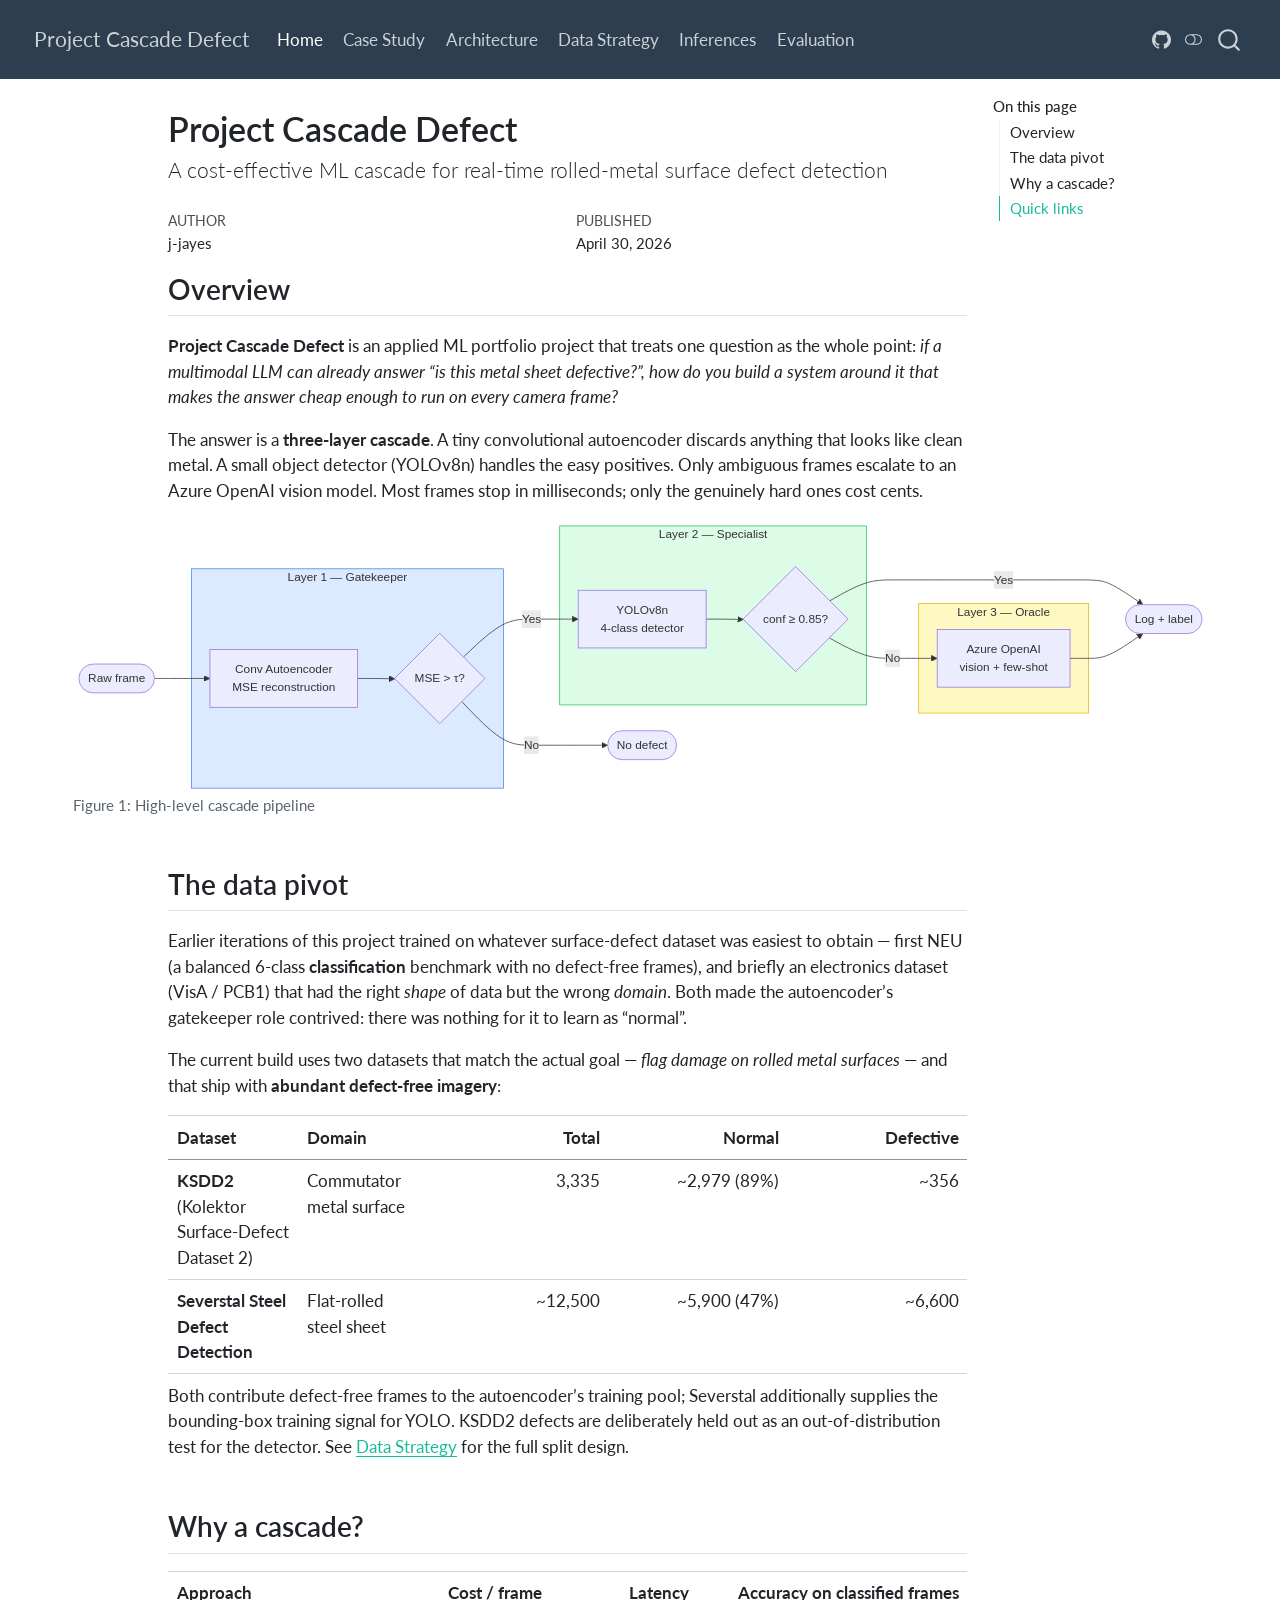
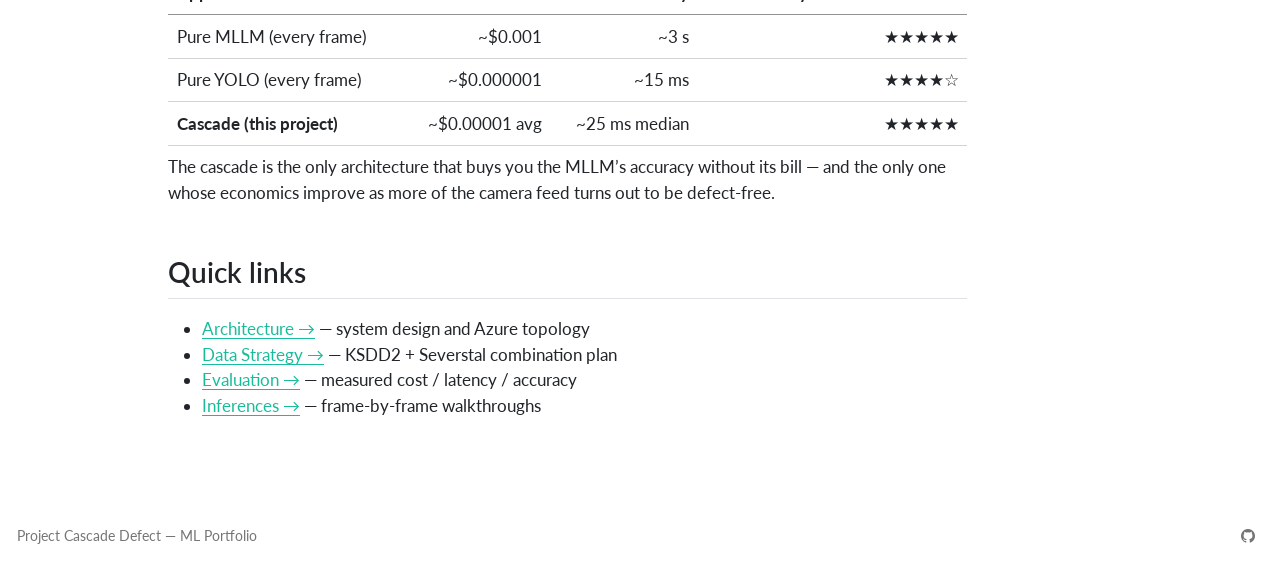
==== commit c666dfe3: "Phase L finale: case study + decisions appendix + CLI demo" ====
--- a/docs/index.html
+++ b/docs/index.html
@@ -268,6 +268,10 @@
   <li class="nav-item">
     <a class="nav-link active" href="./index.html" aria-current="page"> 
 <span class="menu-text">Home</span></a>
+  </li>  
+  <li class="nav-item">
+    <a class="nav-link" href="./case_study.html"> 
+<span class="menu-text">Case Study</span></a>
   </li>  
   <li class="nav-item">
     <a class="nav-link" href="./architecture.html"> 
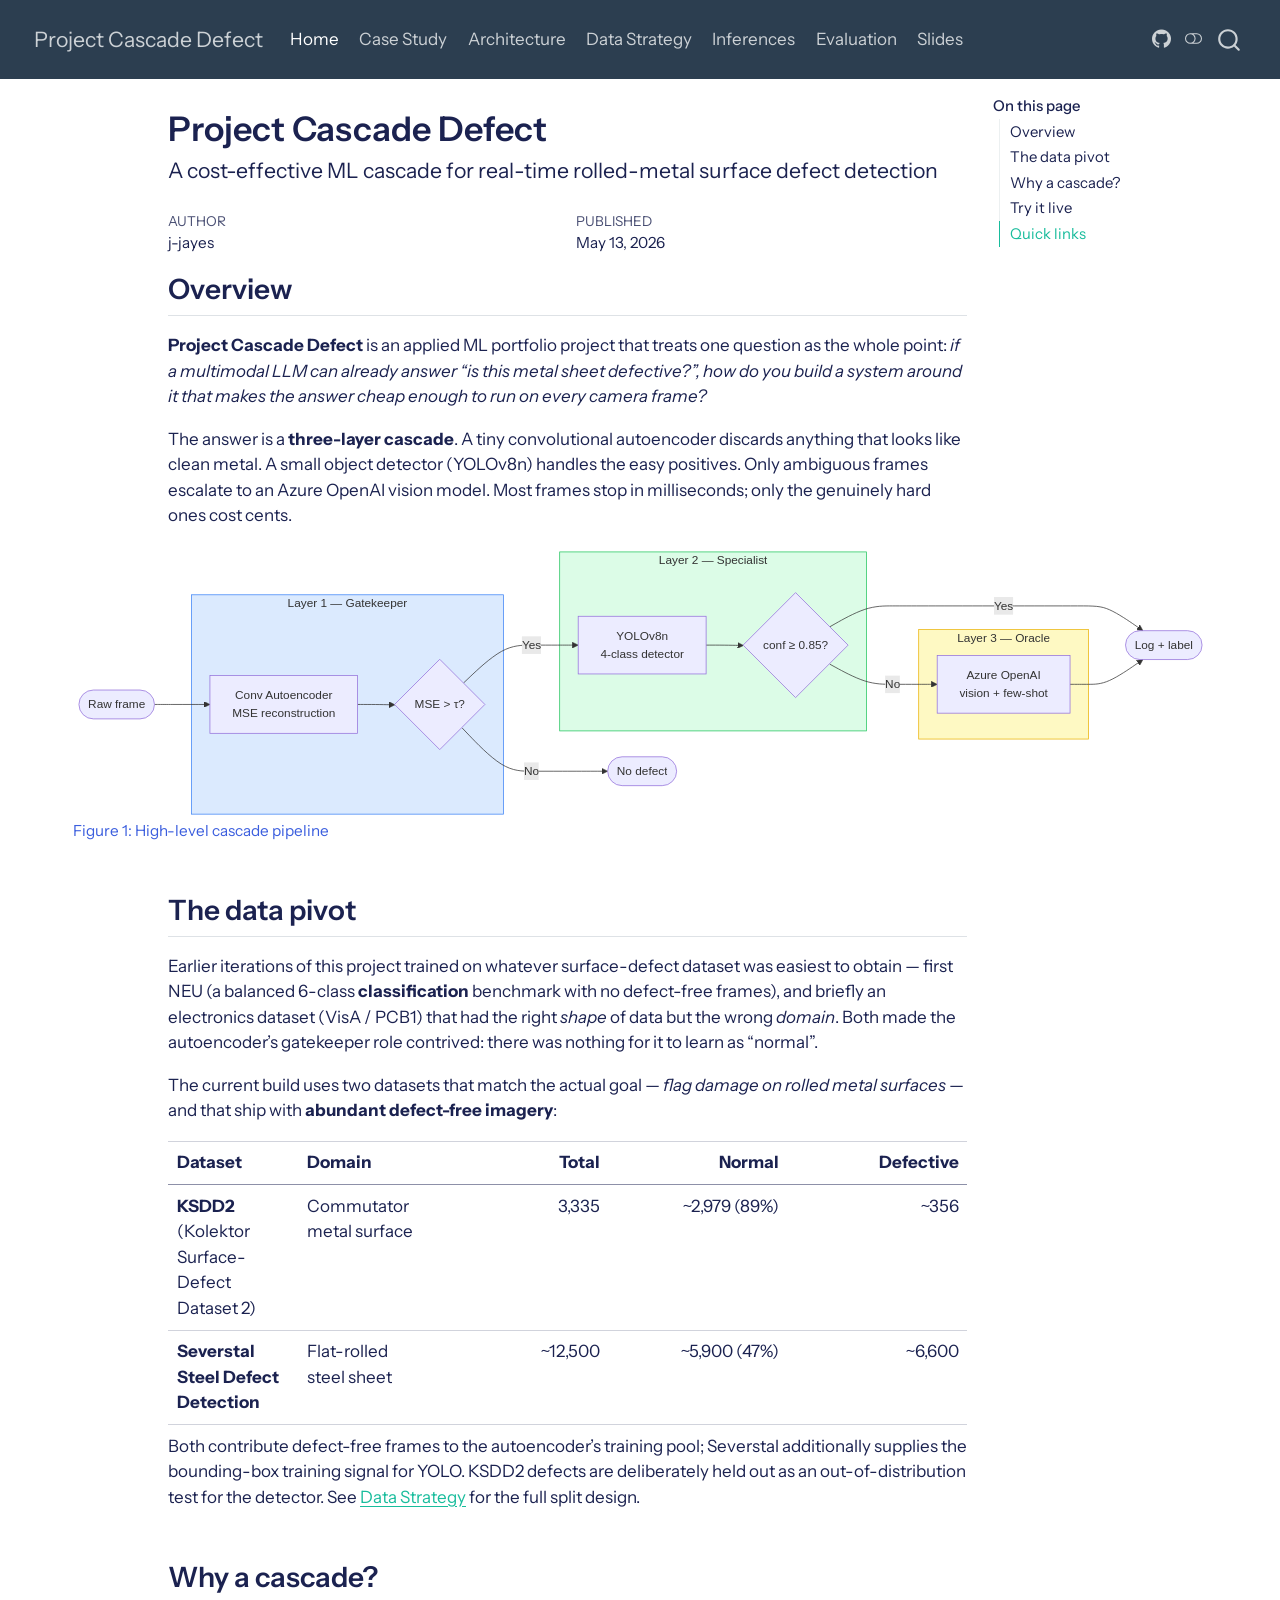
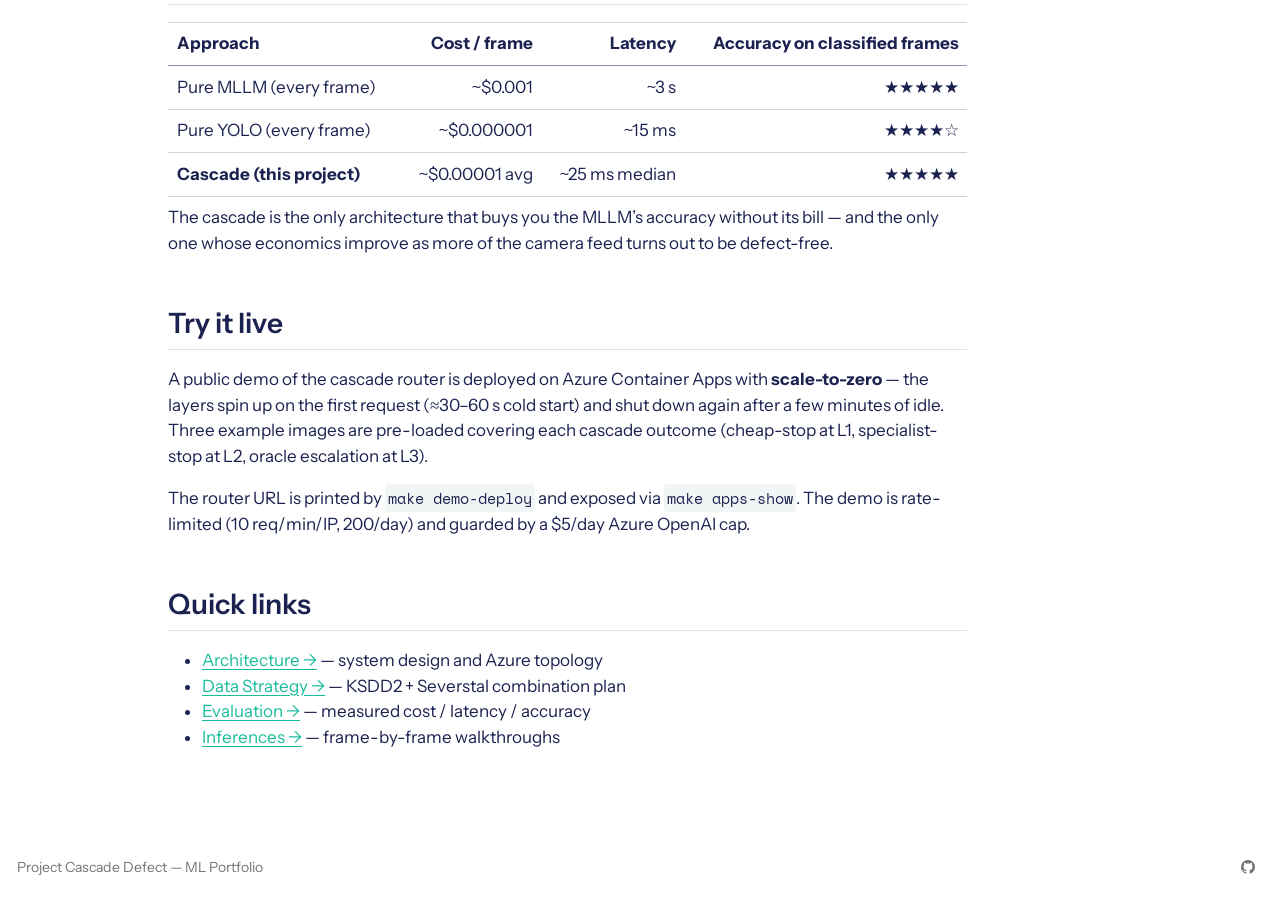
==== commit 12417b1f: "add slides" ====
--- a/docs/index.html
+++ b/docs/index.html
@@ -7,7 +7,7 @@
 <meta name="viewport" content="width=device-width, initial-scale=1.0, user-scalable=yes">
 
 <meta name="author" content="j-jayes">
-<meta name="dcterms.date" content="2026-04-30">
+<meta name="dcterms.date" content="2026-05-13">
 
 <title>Project Cascade Defect</title>
 <style>
@@ -40,14 +40,14 @@
 <script src="site_libs/quarto-html/tippy.umd.min.js"></script>
 <script src="site_libs/quarto-html/anchor.min.js"></script>
 <link href="site_libs/quarto-html/tippy.css" rel="stylesheet">
-<link href="site_libs/quarto-html/quarto-syntax-highlighting-065a5179aebd64318d7ea99d77b64a9e.css" rel="stylesheet" class="quarto-color-scheme" id="quarto-text-highlighting-styles">
-<link href="site_libs/quarto-html/quarto-syntax-highlighting-dark-969ddfa49e00a70eb3423444dbc81f6c.css" rel="stylesheet" class="quarto-color-scheme quarto-color-alternate" id="quarto-text-highlighting-styles">
-<link href="site_libs/quarto-html/quarto-syntax-highlighting-065a5179aebd64318d7ea99d77b64a9e.css" rel="stylesheet" class="quarto-color-scheme-extra" id="quarto-text-highlighting-styles">
+<link href="site_libs/quarto-html/quarto-syntax-highlighting-3bddaeb0fd925e8bb5dfbae52d3f0a98.css" rel="stylesheet" class="quarto-color-scheme" id="quarto-text-highlighting-styles">
+<link href="site_libs/quarto-html/quarto-syntax-highlighting-dark-4c274900dd65a18f0cad5cf4f1f0e3f2.css" rel="stylesheet" class="quarto-color-scheme quarto-color-alternate" id="quarto-text-highlighting-styles">
+<link href="site_libs/quarto-html/quarto-syntax-highlighting-3bddaeb0fd925e8bb5dfbae52d3f0a98.css" rel="stylesheet" class="quarto-color-scheme-extra" id="quarto-text-highlighting-styles">
 <script src="site_libs/bootstrap/bootstrap.min.js"></script>
 <link href="site_libs/bootstrap/bootstrap-icons.css" rel="stylesheet">
-<link href="site_libs/bootstrap/bootstrap-6c17f5b0fb68843ed4719f05c4fa2958.min.css" rel="stylesheet" append-hash="true" class="quarto-color-scheme" id="quarto-bootstrap" data-mode="light">
-<link href="site_libs/bootstrap/bootstrap-dark-3acd9f2b5eccf98692d400b1b7990e0b.min.css" rel="stylesheet" append-hash="true" class="quarto-color-scheme quarto-color-alternate" id="quarto-bootstrap" data-mode="dark">
-<link href="site_libs/bootstrap/bootstrap-6c17f5b0fb68843ed4719f05c4fa2958.min.css" rel="stylesheet" append-hash="true" class="quarto-color-scheme-extra" id="quarto-bootstrap" data-mode="light">
+<link href="site_libs/bootstrap/bootstrap-48537e684b2c0a75c0e249703685ed72.min.css" rel="stylesheet" append-hash="true" class="quarto-color-scheme" id="quarto-bootstrap" data-mode="light">
+<link href="site_libs/bootstrap/bootstrap-dark-479d7639e9d97eff01268280c2a50d1b.min.css" rel="stylesheet" append-hash="true" class="quarto-color-scheme quarto-color-alternate" id="quarto-bootstrap" data-mode="dark">
+<link href="site_libs/bootstrap/bootstrap-48537e684b2c0a75c0e249703685ed72.min.css" rel="stylesheet" append-hash="true" class="quarto-color-scheme-extra" id="quarto-bootstrap" data-mode="light">
 <script id="quarto-search-options" type="application/json">{
   "location": "navbar",
   "copy-button": false,
@@ -289,6 +289,10 @@
     <a class="nav-link" href="./evaluation.html"> 
 <span class="menu-text">Evaluation</span></a>
   </li>  
+  <li class="nav-item">
+    <a class="nav-link" href="./slides.html"> 
+<span class="menu-text">Slides</span></a>
+  </li>  
 </ul>
             <ul class="navbar-nav navbar-nav-scroll ms-auto">
   <li class="nav-item compact">
@@ -316,6 +320,7 @@
   <li><a href="#overview" id="toc-overview" class="nav-link active" data-scroll-target="#overview">Overview</a></li>
   <li><a href="#the-data-pivot" id="toc-the-data-pivot" class="nav-link" data-scroll-target="#the-data-pivot">The data pivot</a></li>
   <li><a href="#why-a-cascade" id="toc-why-a-cascade" class="nav-link" data-scroll-target="#why-a-cascade">Why a cascade?</a></li>
+  <li><a href="#try-it-live" id="toc-try-it-live" class="nav-link" data-scroll-target="#try-it-live">Try it live</a></li>
   <li><a href="#quick-links" id="toc-quick-links" class="nav-link" data-scroll-target="#quick-links">Quick links</a></li>
   </ul>
 </nav>
@@ -344,7 +349,7 @@
     <div>
     <div class="quarto-title-meta-heading">Published</div>
     <div class="quarto-title-meta-contents">
-      <p class="date">April 30, 2026</p>
+      <p class="date">May 13, 2026</p>
     </div>
   </div>
   
@@ -482,6 +487,11 @@
 </table>
 <p>The cascade is the only architecture that buys you the MLLM’s accuracy without its bill — and the only one whose economics improve as more of the camera feed turns out to be defect-free.</p>
 </section>
+<section id="try-it-live" class="level2">
+<h2 class="anchored" data-anchor-id="try-it-live">Try it live</h2>
+<p>A public demo of the cascade router is deployed on Azure Container Apps with <strong>scale-to-zero</strong> — the layers spin up on the first request (≈30–60 s cold start) and shut down again after a few minutes of idle. Three example images are pre-loaded covering each cascade outcome (cheap-stop at L1, specialist-stop at L2, oracle escalation at L3).</p>
+<p>The router URL is printed by <code>make demo-deploy</code> and exposed via <code>make apps-show</code>. The demo is rate-limited (10 req/min/IP, 200/day) and guarded by a $5/day Azure OpenAI cap.</p>
+</section>
 <section id="quick-links" class="level2">
 <h2 class="anchored" data-anchor-id="quick-links">Quick links</h2>
 <ul>
--- a/docs/site_libs/quarto-html/quarto-syntax-highlighting-3bddaeb0fd925e8bb5dfbae52d3f0a98.css
+++ b/docs/site_libs/quarto-html/quarto-syntax-highlighting-3bddaeb0fd925e8bb5dfbae52d3f0a98.css
@@ -0,0 +1,210 @@
+/* quarto syntax highlight colors */
+:root {
+  --quarto-hl-al-color: #ff5555;
+  --quarto-hl-an-color: #6a737d;
+  --quarto-hl-at-color: #d73a49;
+  --quarto-hl-bn-color: #005cc5;
+  --quarto-hl-bu-color: #d73a49;
+  --quarto-hl-ch-color: #032f62;
+  --quarto-hl-co-color: #6a737d;
+  --quarto-hl-cv-color: #6a737d;
+  --quarto-hl-cn-color: #005cc5;
+  --quarto-hl-cf-color: #d73a49;
+  --quarto-hl-dt-color: #d73a49;
+  --quarto-hl-dv-color: #005cc5;
+  --quarto-hl-do-color: #6a737d;
+  --quarto-hl-er-color: #ff5555;
+  --quarto-hl-ex-color: #d73a49;
+  --quarto-hl-fl-color: #005cc5;
+  --quarto-hl-fu-color: #6f42c1;
+  --quarto-hl-im-color: #032f62;
+  --quarto-hl-in-color: #6a737d;
+  --quarto-hl-kw-color: #d73a49;
+  --quarto-hl-op-color: #24292e;
+  --quarto-hl-pp-color: #d73a49;
+  --quarto-hl-re-color: #6a737d;
+  --quarto-hl-sc-color: #005cc5;
+  --quarto-hl-ss-color: #032f62;
+  --quarto-hl-st-color: #032f62;
+  --quarto-hl-va-color: #e36209;
+  --quarto-hl-vs-color: #032f62;
+  --quarto-hl-wa-color: #ff5555;
+}
+
+/* other quarto variables */
+:root {
+  --quarto-font-monospace: Space Mono;
+}
+
+/* syntax highlight based on Pandoc's rules */
+pre > code.sourceCode > span {
+  color: #24292e;
+}
+
+code.sourceCode > span {
+  color: #24292e;
+}
+
+div.sourceCode,
+div.sourceCode pre.sourceCode {
+  color: #24292e;
+}
+
+/* Normal */
+code span {
+  color: #24292e;
+}
+
+/* Alert */
+code span.al {
+  font-weight: bold;
+  color: #ff5555;
+}
+
+/* Annotation */
+code span.an {
+  color: #6a737d;
+}
+
+/* Attribute */
+code span.at {
+  color: #d73a49;
+}
+
+/* BaseN */
+code span.bn {
+  color: #005cc5;
+}
+
+/* BuiltIn */
+code span.bu {
+  color: #d73a49;
+}
+
+/* ControlFlow */
+code span.cf {
+  color: #d73a49;
+}
+
+/* Char */
+code span.ch {
+  color: #032f62;
+}
+
+/* Constant */
+code span.cn {
+  color: #005cc5;
+}
+
+/* Comment */
+code span.co {
+  color: #6a737d;
+}
+
+/* CommentVar */
+code span.cv {
+  color: #6a737d;
+}
+
+/* Documentation */
+code span.do {
+  color: #6a737d;
+}
+
+/* DataType */
+code span.dt {
+  color: #d73a49;
+}
+
+/* DecVal */
+code span.dv {
+  color: #005cc5;
+}
+
+/* Error */
+code span.er {
+  color: #ff5555;
+  text-decoration: underline;
+}
+
+/* Extension */
+code span.ex {
+  font-weight: bold;
+  color: #d73a49;
+}
+
+/* Float */
+code span.fl {
+  color: #005cc5;
+}
+
+/* Function */
+code span.fu {
+  color: #6f42c1;
+}
+
+/* Import */
+code span.im {
+  color: #032f62;
+}
+
+/* Information */
+code span.in {
+  color: #6a737d;
+}
+
+/* Keyword */
+code span.kw {
+  color: #d73a49;
+}
+
+/* Operator */
+code span.op {
+  color: #24292e;
+}
+
+/* Preprocessor */
+code span.pp {
+  color: #d73a49;
+}
+
+/* RegionMarker */
+code span.re {
+  color: #6a737d;
+}
+
+/* SpecialChar */
+code span.sc {
+  color: #005cc5;
+}
+
+/* SpecialString */
+code span.ss {
+  color: #032f62;
+}
+
+/* String */
+code span.st {
+  color: #032f62;
+}
+
+/* Variable */
+code span.va {
+  color: #e36209;
+}
+
+/* VerbatimString */
+code span.vs {
+  color: #032f62;
+}
+
+/* Warning */
+code span.wa {
+  color: #ff5555;
+}
+
+.prevent-inlining {
+  content: "</";
+}
+
+/*# sourceMappingURL=09ab7f02a5192816a47ad3793e665703.css.map */
--- a/docs/site_libs/quarto-html/quarto-syntax-highlighting-dark-4c274900dd65a18f0cad5cf4f1f0e3f2.css
+++ b/docs/site_libs/quarto-html/quarto-syntax-highlighting-dark-4c274900dd65a18f0cad5cf4f1f0e3f2.css
@@ -0,0 +1,210 @@
+/* quarto syntax highlight colors */
+:root {
+  --quarto-hl-al-color: #ff5555;
+  --quarto-hl-an-color: #6a737d;
+  --quarto-hl-at-color: #f97583;
+  --quarto-hl-bn-color: #79b8ff;
+  --quarto-hl-bu-color: #f97583;
+  --quarto-hl-ch-color: #9ecbff;
+  --quarto-hl-co-color: #6a737d;
+  --quarto-hl-cv-color: #6a737d;
+  --quarto-hl-cn-color: #79b8ff;
+  --quarto-hl-cf-color: #f97583;
+  --quarto-hl-dt-color: #f97583;
+  --quarto-hl-dv-color: #79b8ff;
+  --quarto-hl-do-color: #6a737d;
+  --quarto-hl-er-color: #ff5555;
+  --quarto-hl-ex-color: #f97583;
+  --quarto-hl-fl-color: #79b8ff;
+  --quarto-hl-fu-color: #b392f0;
+  --quarto-hl-im-color: #9ecbff;
+  --quarto-hl-in-color: #6a737d;
+  --quarto-hl-kw-color: #f97583;
+  --quarto-hl-op-color: #e1e4e8;
+  --quarto-hl-pp-color: #f97583;
+  --quarto-hl-re-color: #6a737d;
+  --quarto-hl-sc-color: #79b8ff;
+  --quarto-hl-ss-color: #9ecbff;
+  --quarto-hl-st-color: #9ecbff;
+  --quarto-hl-va-color: #ffab70;
+  --quarto-hl-vs-color: #9ecbff;
+  --quarto-hl-wa-color: #ff5555;
+}
+
+/* other quarto variables */
+:root {
+  --quarto-font-monospace: Space Mono;
+}
+
+/* syntax highlight based on Pandoc's rules */
+pre > code.sourceCode > span {
+  color: #e1e4e8;
+}
+
+code.sourceCode > span {
+  color: #e1e4e8;
+}
+
+div.sourceCode,
+div.sourceCode pre.sourceCode {
+  color: #e1e4e8;
+}
+
+/* Normal */
+code span {
+  color: #e1e4e8;
+}
+
+/* Alert */
+code span.al {
+  font-weight: bold;
+  color: #ff5555;
+}
+
+/* Annotation */
+code span.an {
+  color: #6a737d;
+}
+
+/* Attribute */
+code span.at {
+  color: #f97583;
+}
+
+/* BaseN */
+code span.bn {
+  color: #79b8ff;
+}
+
+/* BuiltIn */
+code span.bu {
+  color: #f97583;
+}
+
+/* ControlFlow */
+code span.cf {
+  color: #f97583;
+}
+
+/* Char */
+code span.ch {
+  color: #9ecbff;
+}
+
+/* Constant */
+code span.cn {
+  color: #79b8ff;
+}
+
+/* Comment */
+code span.co {
+  color: #6a737d;
+}
+
+/* CommentVar */
+code span.cv {
+  color: #6a737d;
+}
+
+/* Documentation */
+code span.do {
+  color: #6a737d;
+}
+
+/* DataType */
+code span.dt {
+  color: #f97583;
+}
+
+/* DecVal */
+code span.dv {
+  color: #79b8ff;
+}
+
+/* Error */
+code span.er {
+  color: #ff5555;
+  text-decoration: underline;
+}
+
+/* Extension */
+code span.ex {
+  font-weight: bold;
+  color: #f97583;
+}
+
+/* Float */
+code span.fl {
+  color: #79b8ff;
+}
+
+/* Function */
+code span.fu {
+  color: #b392f0;
+}
+
+/* Import */
+code span.im {
+  color: #9ecbff;
+}
+
+/* Information */
+code span.in {
+  color: #6a737d;
+}
+
+/* Keyword */
+code span.kw {
+  color: #f97583;
+}
+
+/* Operator */
+code span.op {
+  color: #e1e4e8;
+}
+
+/* Preprocessor */
+code span.pp {
+  color: #f97583;
+}
+
+/* RegionMarker */
+code span.re {
+  color: #6a737d;
+}
+
+/* SpecialChar */
+code span.sc {
+  color: #79b8ff;
+}
+
+/* SpecialString */
+code span.ss {
+  color: #9ecbff;
+}
+
+/* String */
+code span.st {
+  color: #9ecbff;
+}
+
+/* Variable */
+code span.va {
+  color: #ffab70;
+}
+
+/* VerbatimString */
+code span.vs {
+  color: #9ecbff;
+}
+
+/* Warning */
+code span.wa {
+  color: #ff5555;
+}
+
+.prevent-inlining {
+  content: "</";
+}
+
+/*# sourceMappingURL=e6f6834f24016fddfd16dac121a3dfd2.css.map */
--- a/docs/site_libs/quarto-html/quarto-syntax-highlighting-3bddaeb0fd925e8bb5dfbae52d3f0a98.css
+++ b/docs/site_libs/quarto-html/quarto-syntax-highlighting-3bddaeb0fd925e8bb5dfbae52d3f0a98.css
@@ -0,0 +1,210 @@
+/* quarto syntax highlight colors */
+:root {
+  --quarto-hl-al-color: #ff5555;
+  --quarto-hl-an-color: #6a737d;
+  --quarto-hl-at-color: #d73a49;
+  --quarto-hl-bn-color: #005cc5;
+  --quarto-hl-bu-color: #d73a49;
+  --quarto-hl-ch-color: #032f62;
+  --quarto-hl-co-color: #6a737d;
+  --quarto-hl-cv-color: #6a737d;
+  --quarto-hl-cn-color: #005cc5;
+  --quarto-hl-cf-color: #d73a49;
+  --quarto-hl-dt-color: #d73a49;
+  --quarto-hl-dv-color: #005cc5;
+  --quarto-hl-do-color: #6a737d;
+  --quarto-hl-er-color: #ff5555;
+  --quarto-hl-ex-color: #d73a49;
+  --quarto-hl-fl-color: #005cc5;
+  --quarto-hl-fu-color: #6f42c1;
+  --quarto-hl-im-color: #032f62;
+  --quarto-hl-in-color: #6a737d;
+  --quarto-hl-kw-color: #d73a49;
+  --quarto-hl-op-color: #24292e;
+  --quarto-hl-pp-color: #d73a49;
+  --quarto-hl-re-color: #6a737d;
+  --quarto-hl-sc-color: #005cc5;
+  --quarto-hl-ss-color: #032f62;
+  --quarto-hl-st-color: #032f62;
+  --quarto-hl-va-color: #e36209;
+  --quarto-hl-vs-color: #032f62;
+  --quarto-hl-wa-color: #ff5555;
+}
+
+/* other quarto variables */
+:root {
+  --quarto-font-monospace: Space Mono;
+}
+
+/* syntax highlight based on Pandoc's rules */
+pre > code.sourceCode > span {
+  color: #24292e;
+}
+
+code.sourceCode > span {
+  color: #24292e;
+}
+
+div.sourceCode,
+div.sourceCode pre.sourceCode {
+  color: #24292e;
+}
+
+/* Normal */
+code span {
+  color: #24292e;
+}
+
+/* Alert */
+code span.al {
+  font-weight: bold;
+  color: #ff5555;
+}
+
+/* Annotation */
+code span.an {
+  color: #6a737d;
+}
+
+/* Attribute */
+code span.at {
+  color: #d73a49;
+}
+
+/* BaseN */
+code span.bn {
+  color: #005cc5;
+}
+
+/* BuiltIn */
+code span.bu {
+  color: #d73a49;
+}
+
+/* ControlFlow */
+code span.cf {
+  color: #d73a49;
+}
+
+/* Char */
+code span.ch {
+  color: #032f62;
+}
+
+/* Constant */
+code span.cn {
+  color: #005cc5;
+}
+
+/* Comment */
+code span.co {
+  color: #6a737d;
+}
+
+/* CommentVar */
+code span.cv {
+  color: #6a737d;
+}
+
+/* Documentation */
+code span.do {
+  color: #6a737d;
+}
+
+/* DataType */
+code span.dt {
+  color: #d73a49;
+}
+
+/* DecVal */
+code span.dv {
+  color: #005cc5;
+}
+
+/* Error */
+code span.er {
+  color: #ff5555;
+  text-decoration: underline;
+}
+
+/* Extension */
+code span.ex {
+  font-weight: bold;
+  color: #d73a49;
+}
+
+/* Float */
+code span.fl {
+  color: #005cc5;
+}
+
+/* Function */
+code span.fu {
+  color: #6f42c1;
+}
+
+/* Import */
+code span.im {
+  color: #032f62;
+}
+
+/* Information */
+code span.in {
+  color: #6a737d;
+}
+
+/* Keyword */
+code span.kw {
+  color: #d73a49;
+}
+
+/* Operator */
+code span.op {
+  color: #24292e;
+}
+
+/* Preprocessor */
+code span.pp {
+  color: #d73a49;
+}
+
+/* RegionMarker */
+code span.re {
+  color: #6a737d;
+}
+
+/* SpecialChar */
+code span.sc {
+  color: #005cc5;
+}
+
+/* SpecialString */
+code span.ss {
+  color: #032f62;
+}
+
+/* String */
+code span.st {
+  color: #032f62;
+}
+
+/* Variable */
+code span.va {
+  color: #e36209;
+}
+
+/* VerbatimString */
+code span.vs {
+  color: #032f62;
+}
+
+/* Warning */
+code span.wa {
+  color: #ff5555;
+}
+
+.prevent-inlining {
+  content: "</";
+}
+
+/*# sourceMappingURL=09ab7f02a5192816a47ad3793e665703.css.map */
